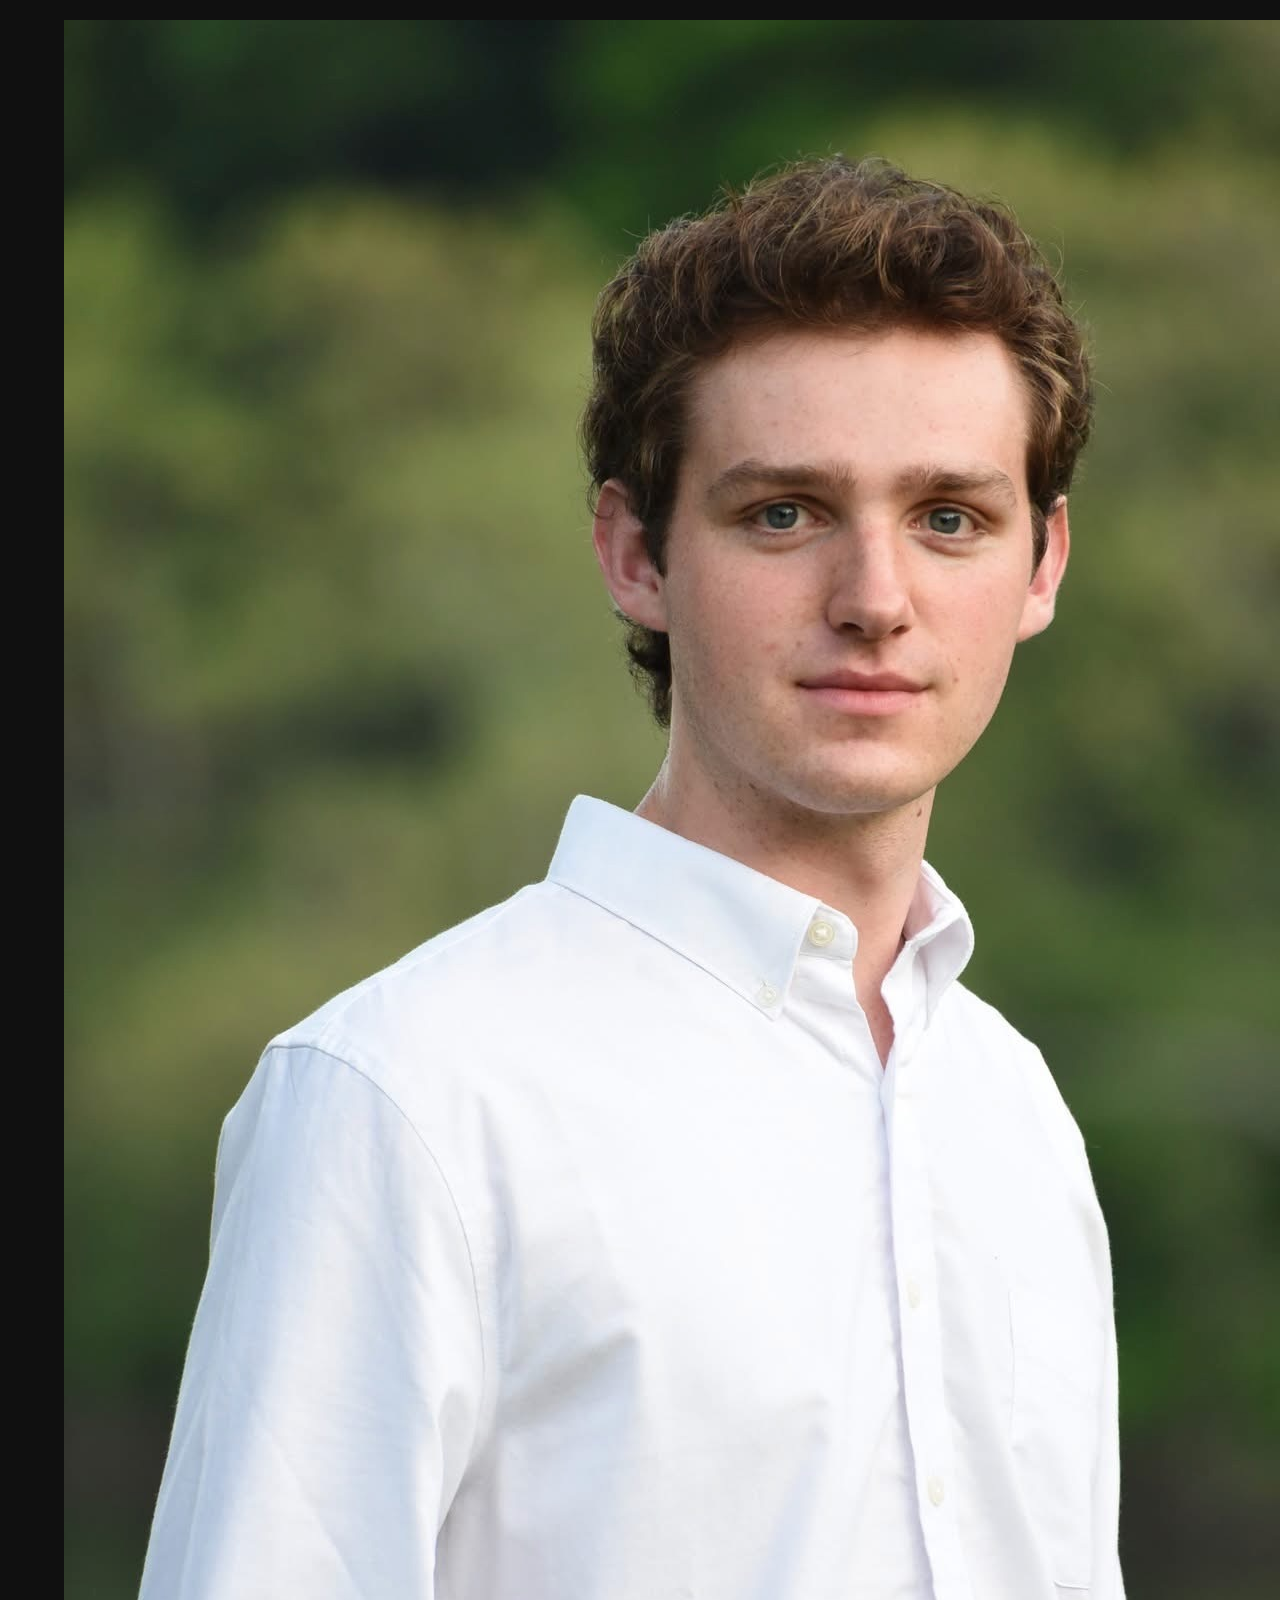
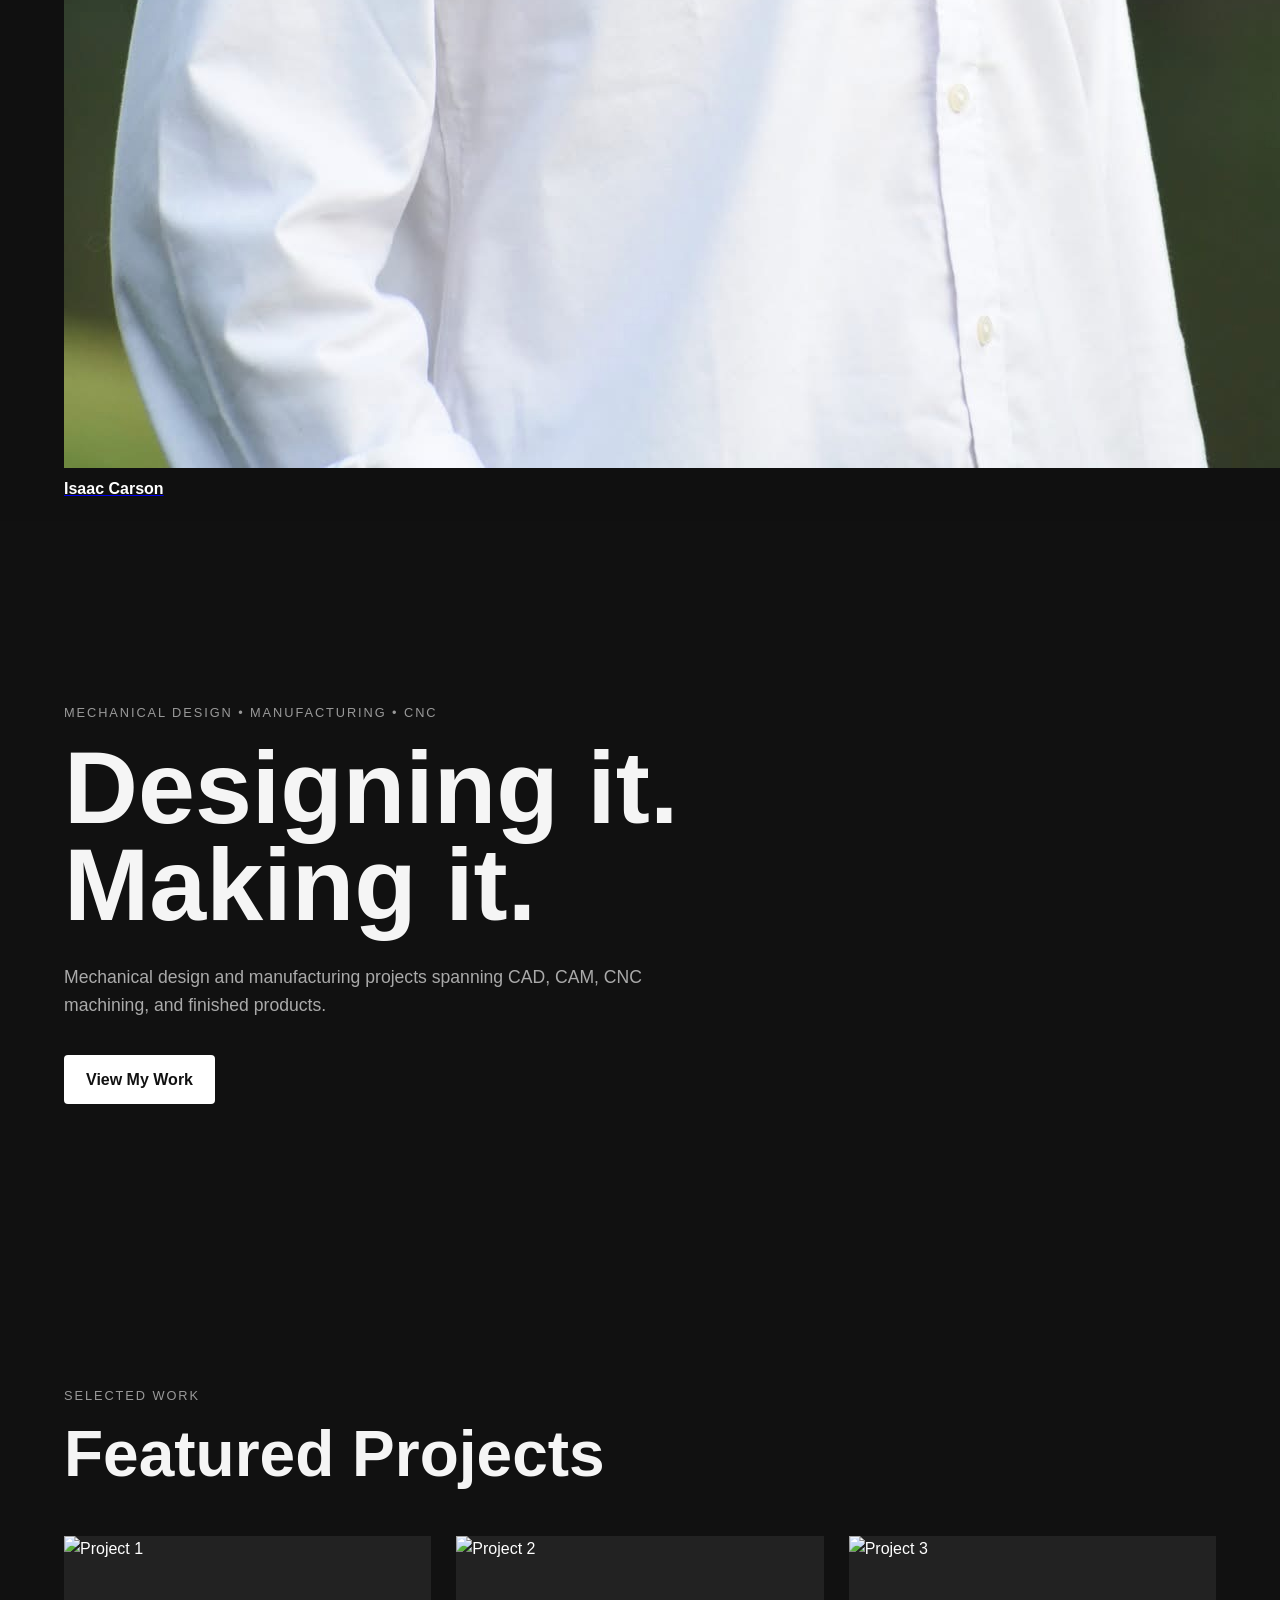
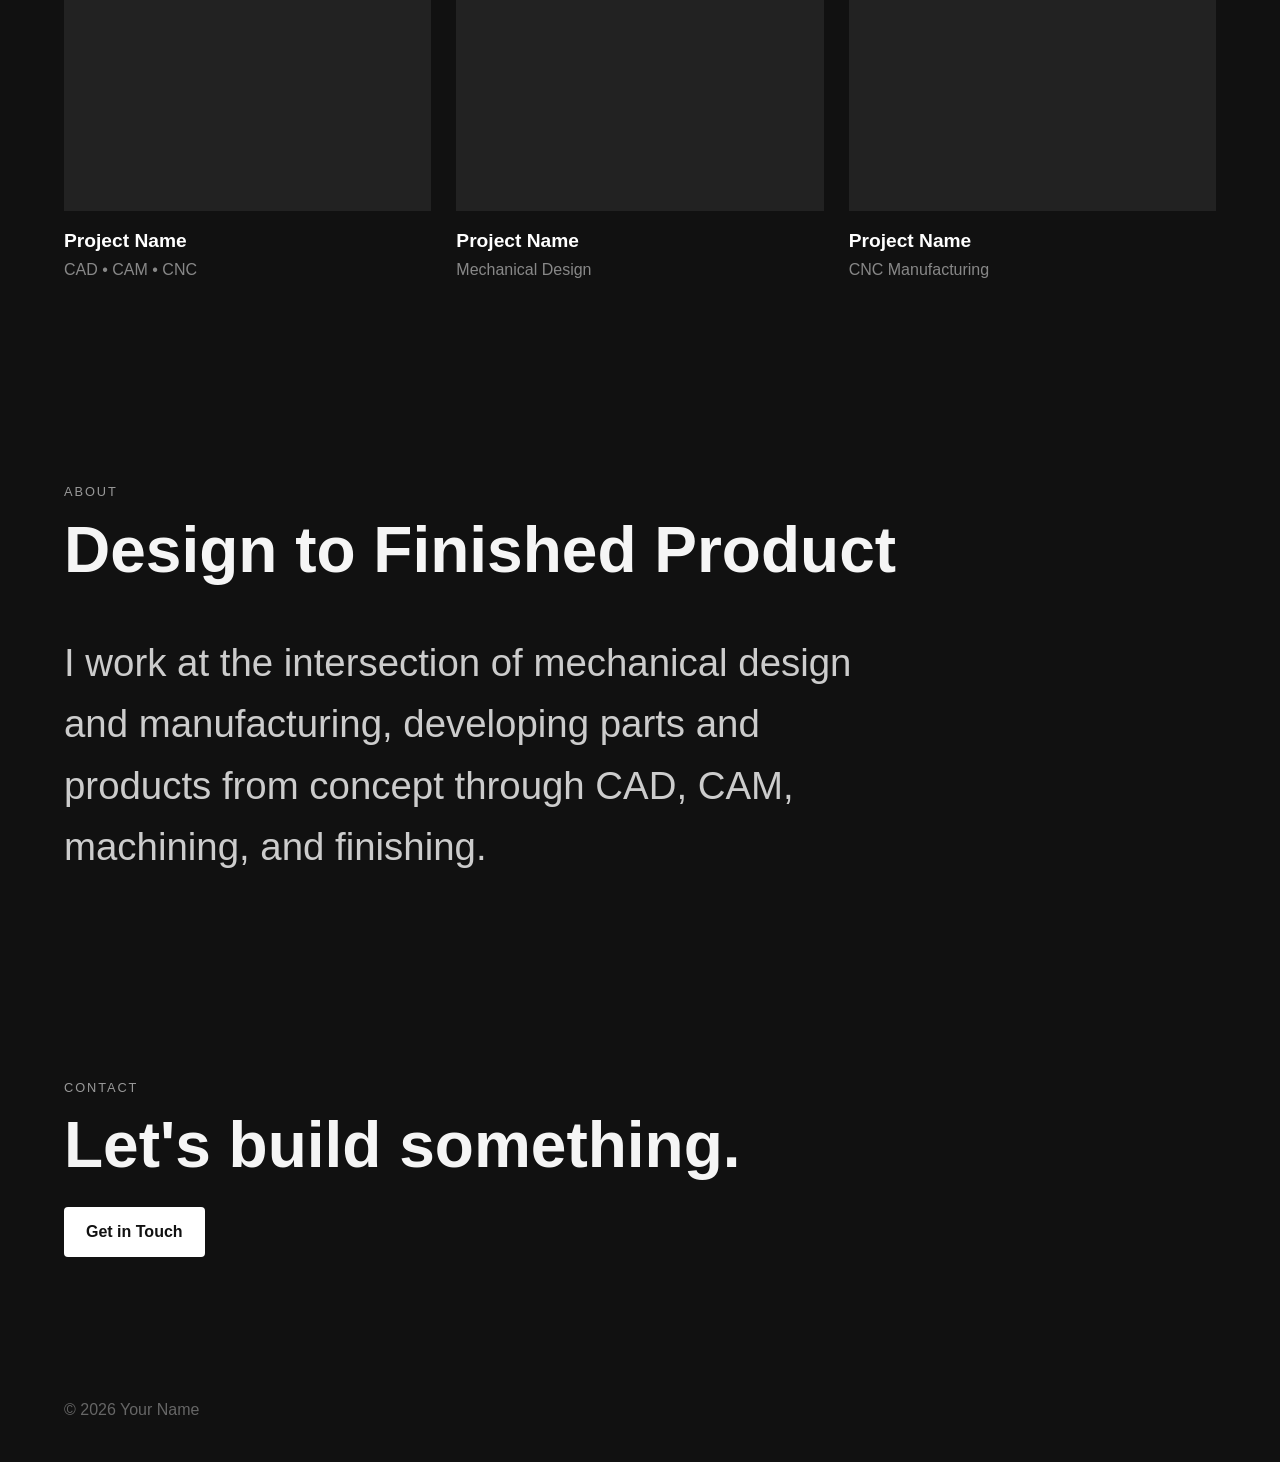
==== index.html @ 876007f6 "Change profile picture format from jpg to jpeg" ====
<!DOCTYPE html>
<html lang="en">

<head>
    <meta charset="UTF-8">

    <meta name="viewport" content="width=device-width, initial-scale=1.0">

    <title>Isaac Carson | Mechanical Design & Manufacturing</title>

    <link rel="stylesheet" href="style.css">
</head>

<body>

    <header class="site-header">

    <a href="about.html" class="profile-link">

        <div class="profile-icon">
            <img src="images/profilepic.jpeg" alt="Profile photo">
        </div>

        <span class="logo">Isaac Carson</span>

    </a>

    <nav class="navigation">

        <nav class="navigation">
            <a href="#work">Work</a>
            <a href="#about">About</a>
            <a href="#contact">Contact</a>
        </nav>

    </header>


    <main>

        <!-- HERO -->

        <section class="hero">

            <div class="hero-content">

                <p class="eyebrow">
                    MECHANICAL DESIGN • MANUFACTURING • CNC
                </p>

                <h1>
                    Designing it.<br>
                    Making it.
                </h1>

                <p class="hero-description">
                    Mechanical design and manufacturing projects
                    spanning CAD, CAM, CNC machining, and finished products.
                </p>

                <a href="#work" class="button">
                    View My Work
                </a>

            </div>

        </section>


        <!-- FEATURED WORK -->

        <section id="work" class="work-section">

            <div class="section-heading">
                <p class="eyebrow">SELECTED WORK</p>
                <h2>Featured Projects</h2>
            </div>


            <div class="project-grid">

                <a href="projects/project-1.html" class="project-card">

                    <div class="project-image">
                        <img src="images/project-1.jpg" alt="Project 1">
                    </div>

                    <div class="project-info">
                        <h3>Project Name</h3>
                        <p>CAD • CAM • CNC</p>
                    </div>

                </a>


                <a href="projects/project-2.html" class="project-card">

                    <div class="project-image">
                        <img src="images/project-2.jpg" alt="Project 2">
                    </div>

                    <div class="project-info">
                        <h3>Project Name</h3>
                        <p>Mechanical Design</p>
                    </div>

                </a>


                <a href="projects/project-3.html" class="project-card">

                    <div class="project-image">
                        <img src="images/project-3.jpg" alt="Project 3">
                    </div>

                    <div class="project-info">
                        <h3>Project Name</h3>
                        <p>CNC Manufacturing</p>
                    </div>

                </a>

            </div>

        </section>


        <!-- ABOUT -->

        <section id="about" class="about-section">

            <div class="section-heading">
                <p class="eyebrow">ABOUT</p>
                <h2>Design to Finished Product</h2>
            </div>

            <p class="about-text">
                I work at the intersection of mechanical design and
                manufacturing, developing parts and products from
                concept through CAD, CAM, machining, and finishing.
            </p>

        </section>


        <!-- CONTACT -->

        <section id="contact" class="contact-section">

            <p class="eyebrow">CONTACT</p>

            <h2>Let's build something.</h2>

            <a href="mailto:your@email.com" class="button">
                Get in Touch
            </a>

        </section>

    </main>


    <footer>
        <p>© 2026 Your Name</p>
    </footer>


    <script src="script.js"></script>

</body>

</html>
---- style.css ----
/* ------------------------------
   BASIC RESET
--------------------------------*/

* {
    box-sizing: border-box;
    margin: 0;
    padding: 0;
}

html {
    scroll-behavior: smooth;
}

body {
    font-family: Arial, sans-serif;
    background: #111;
    color: #f5f5f5;
    line-height: 1.6;
}


/* ------------------------------
   HEADER
--------------------------------*/

.site-header {
    display: flex;
    justify-content: space-between;
    align-items: center;

    padding: 20px 5%;

    position: sticky;
    top: 0;

    background: rgba(17, 17, 17, 0.9);
    backdrop-filter: blur(10px);

    z-index: 100;
}

.logo {
    color: white;
    text-decoration: none;
    font-weight: bold;
}

.navigation {
    display: flex;
    gap: 24px;
}

.navigation a {
    color: #aaa;
    text-decoration: none;
}

.navigation a:hover {
    color: white;
}


/* ------------------------------
   HERO
--------------------------------*/

.hero {
    min-height: 85vh;

    display: flex;
    align-items: center;

    padding: 80px 5%;
}

.hero-content {
    max-width: 800px;
}

.eyebrow {
    font-size: 0.8rem;
    letter-spacing: 0.15em;
    color: #999;
    margin-bottom: 15px;
}

h1 {
    font-size: clamp(3rem, 8vw, 7rem);
    line-height: 0.95;
    margin-bottom: 30px;
}

.hero-description {
    max-width: 600px;
    color: #aaa;
    font-size: 1.1rem;
    margin-bottom: 35px;
}


/* ------------------------------
   BUTTON
--------------------------------*/

.button {
    display: inline-block;

    padding: 12px 22px;

    background: white;
    color: #111;

    text-decoration: none;

    font-weight: bold;

    border-radius: 4px;
}

.button:hover {
    opacity: 0.8;
}


/* ------------------------------
   SECTIONS
--------------------------------*/

.work-section,
.about-section,
.contact-section {
    padding: 100px 5%;
}

.section-heading {
    margin-bottom: 50px;
}

h2 {
    font-size: clamp(2rem, 5vw, 4rem);
    line-height: 1;
}


/* ------------------------------
   PROJECT GRID
--------------------------------*/

.project-grid {
    display: grid;

    grid-template-columns: repeat(3, 1fr);

    gap: 25px;
}

.project-card {
    color: white;
    text-decoration: none;
}

.project-image {
    aspect-ratio: 4 / 3;

    overflow: hidden;

    background: #222;
}

.project-image img {
    width: 100%;
    height: 100%;

    object-fit: cover;

    transition: transform 0.4s ease;
}

.project-card:hover img {
    transform: scale(1.04);
}

.project-info {
    padding-top: 15px;
}

.project-info h3 {
    font-size: 1.2rem;
}

.project-info p {
    color: #888;
}


/* ------------------------------
   ABOUT
--------------------------------*/

.about-text {
    max-width: 800px;

    font-size: clamp(1.4rem, 3vw, 2.5rem);

    color: #ccc;
}


/* ------------------------------
   CONTACT
--------------------------------*/

.contact-section h2 {
    margin-bottom: 30px;
}


/* ------------------------------
   FOOTER
--------------------------------*/

footer {
    padding: 40px 5%;
    color: #666;
}


/* ------------------------------
   MOBILE
--------------------------------*/

@media (max-width: 700px) {

    .site-header {
        padding: 18px 5%;
    }

    .navigation {
        gap: 12px;
    }

    .navigation a {
        font-size: 0.85rem;
    }

    .hero {
        min-height: 75vh;
        padding: 60px 5%;
    }

    .project-grid {
        grid-template-columns: 1fr;
    }

    .work-section,
    .about-section,
    .contact-section {
        padding: 70px 5%;
    }

/* ------------------------------
   PROFILE LINK
--------------------------------*/

.profile-link {
    display: flex;
    align-items: center;
    gap: 12px;

    color: white;
    text-decoration: none;
}

.profile-icon {
    width: 42px;
    height: 42px;

    border-radius: 50%;
    overflow: hidden;

    background: #333;

    flex-shrink: 0;
}

.profile-icon img {
    width: 100%;
    height: 100%;

    object-fit: cover;
}

.profile-link:hover .profile-icon {
    opacity: 0.8;
}
   
}
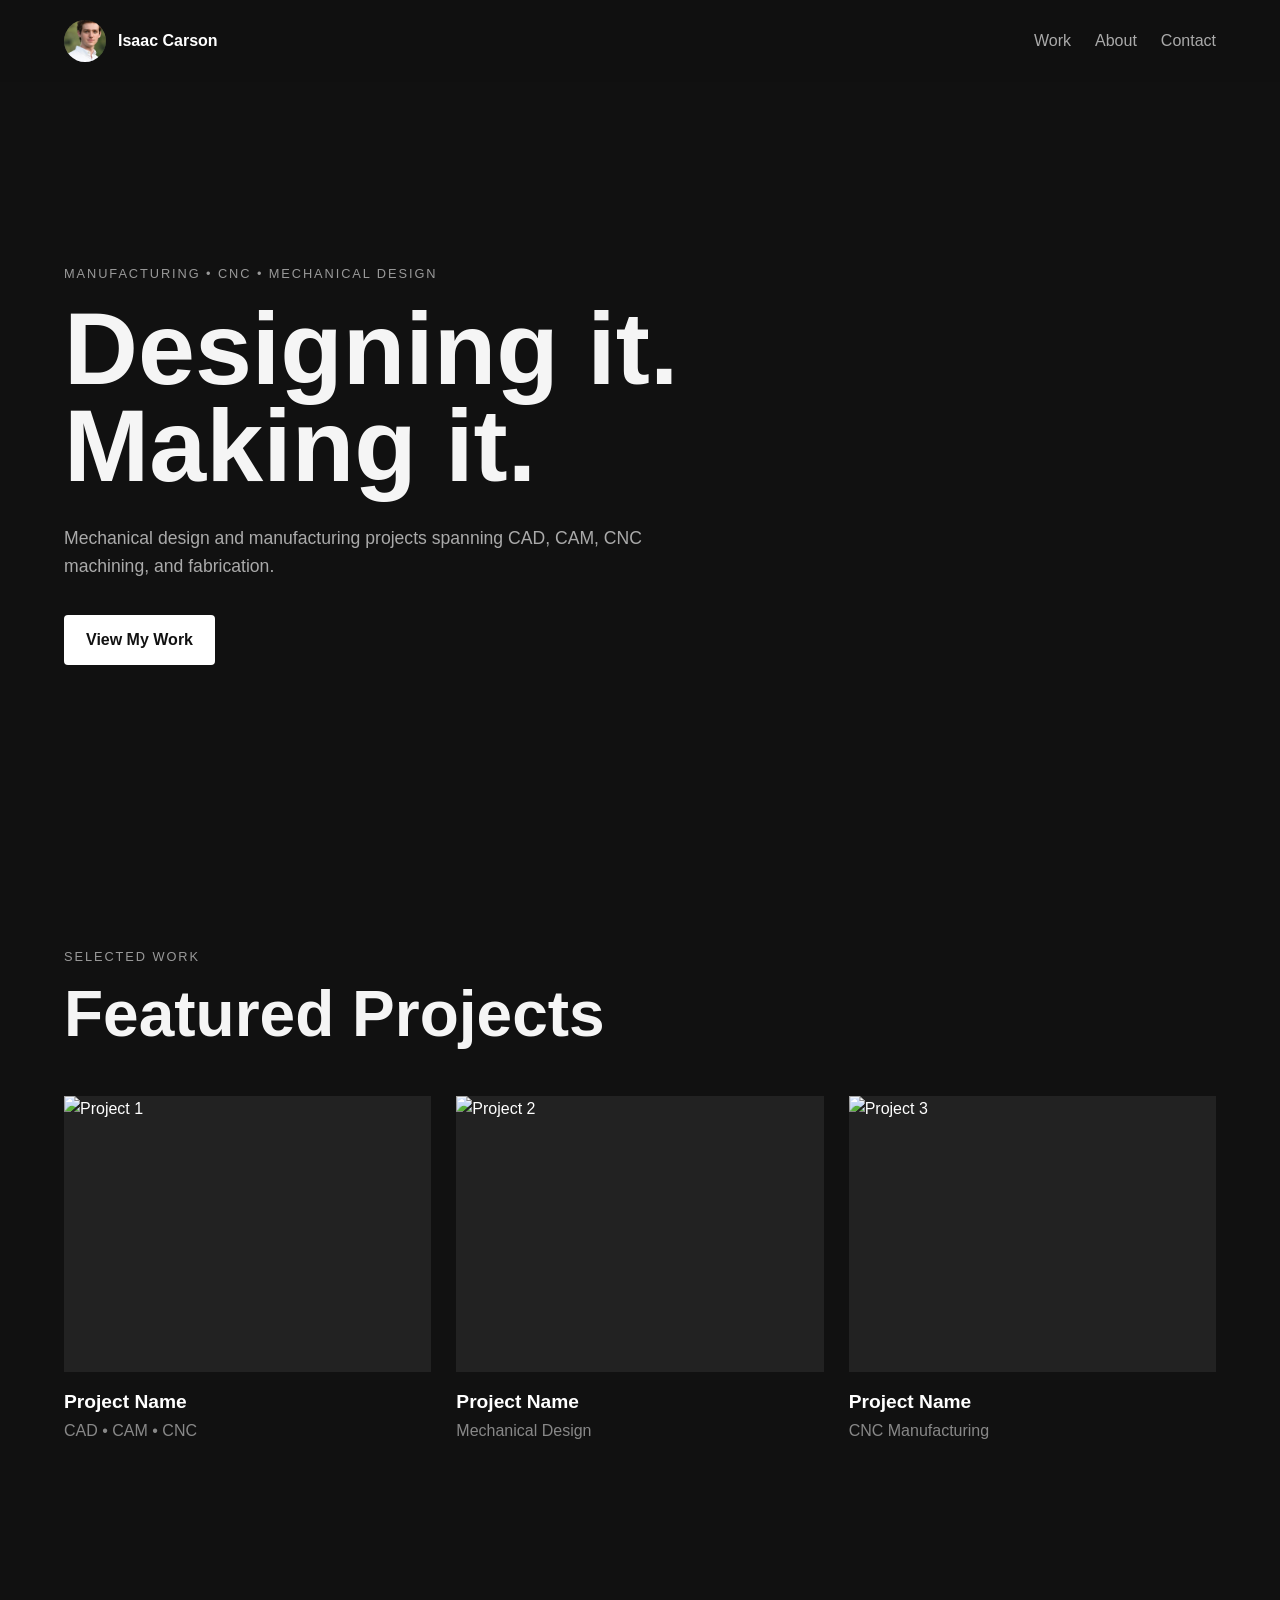
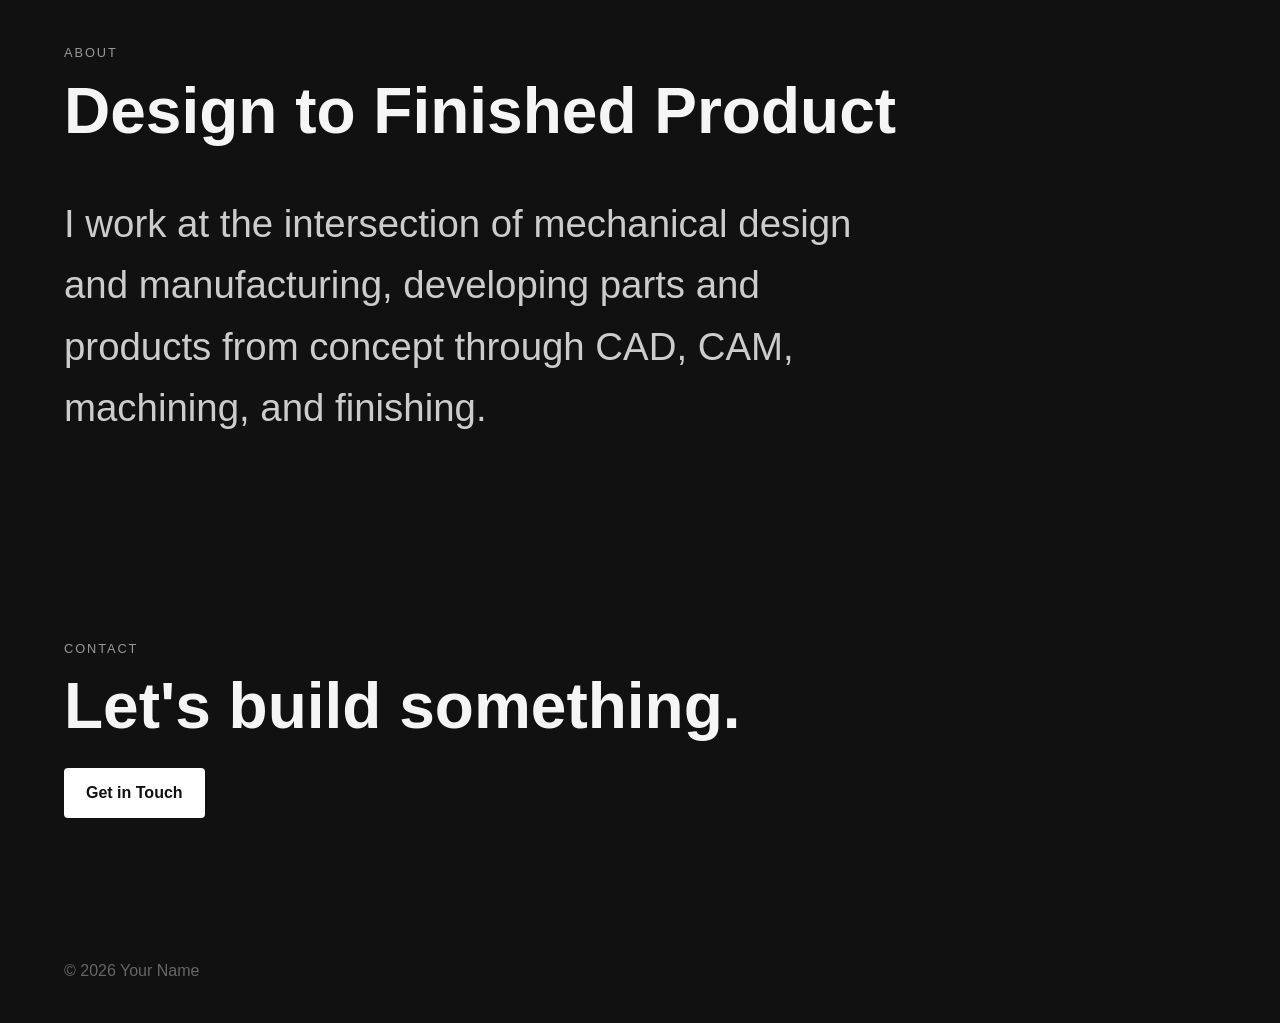
==== commit b0d52082: "Reorder and update text in hero section" ====
--- a/index.html
+++ b/index.html
@@ -45,7 +45,7 @@
             <div class="hero-content">
 
                 <p class="eyebrow">
-                    MECHANICAL DESIGN • MANUFACTURING • CNC
+                    MANUFACTURING • CNC • MECHANICAL DESIGN
                 </p>
 
                 <h1>
@@ -55,7 +55,7 @@
 
                 <p class="hero-description">
                     Mechanical design and manufacturing projects
-                    spanning CAD, CAM, CNC machining, and finished products.
+                    spanning CAD, CAM, CNC machining, and fabrication.
                 </p>
 
                 <a href="#work" class="button">
--- a/style.css
+++ b/style.css
@@ -71,7 +71,7 @@
     display: flex;
     align-items: center;
 
-    padding: 80px 5%;
+    padding: 50px 5%;
 }
 
 .hero-content {
@@ -227,6 +227,46 @@
 
 
 /* ------------------------------
+   PROFILE LINK
+--------------------------------*/
+
+.profile-link {
+    display: flex;
+    align-items: center;
+    gap: 12px;
+
+    color: white;
+    text-decoration: none;
+}
+
+.profile-icon {
+    width: 42px;
+    height: 42px;
+
+    border-radius: 50%;
+    overflow: hidden;
+
+    background: #333;
+
+    flex-shrink: 0;
+}
+
+.profile-icon img {
+    width: 100%;
+    height: 100%;
+
+    object-fit: cover;
+    object-position: 65% top;
+    transform: scale(1.6);
+    display: block;
+}
+
+.profile-link:hover .profile-icon {
+    opacity: 0.8;
+}
+
+
+/* ------------------------------
    MOBILE
 --------------------------------*/
 
@@ -258,41 +298,4 @@
     .contact-section {
         padding: 70px 5%;
     }
-
-/* ------------------------------
-   PROFILE LINK
---------------------------------*/
-
-.profile-link {
-    display: flex;
-    align-items: center;
-    gap: 12px;
-
-    color: white;
-    text-decoration: none;
-}
-
-.profile-icon {
-    width: 42px;
-    height: 42px;
-
-    border-radius: 50%;
-    overflow: hidden;
-
-    background: #333;
-
-    flex-shrink: 0;
-}
-
-.profile-icon img {
-    width: 100%;
-    height: 100%;
-
-    object-fit: cover;
-}
-
-.profile-link:hover .profile-icon {
-    opacity: 0.8;
-}
-   
-}
+}
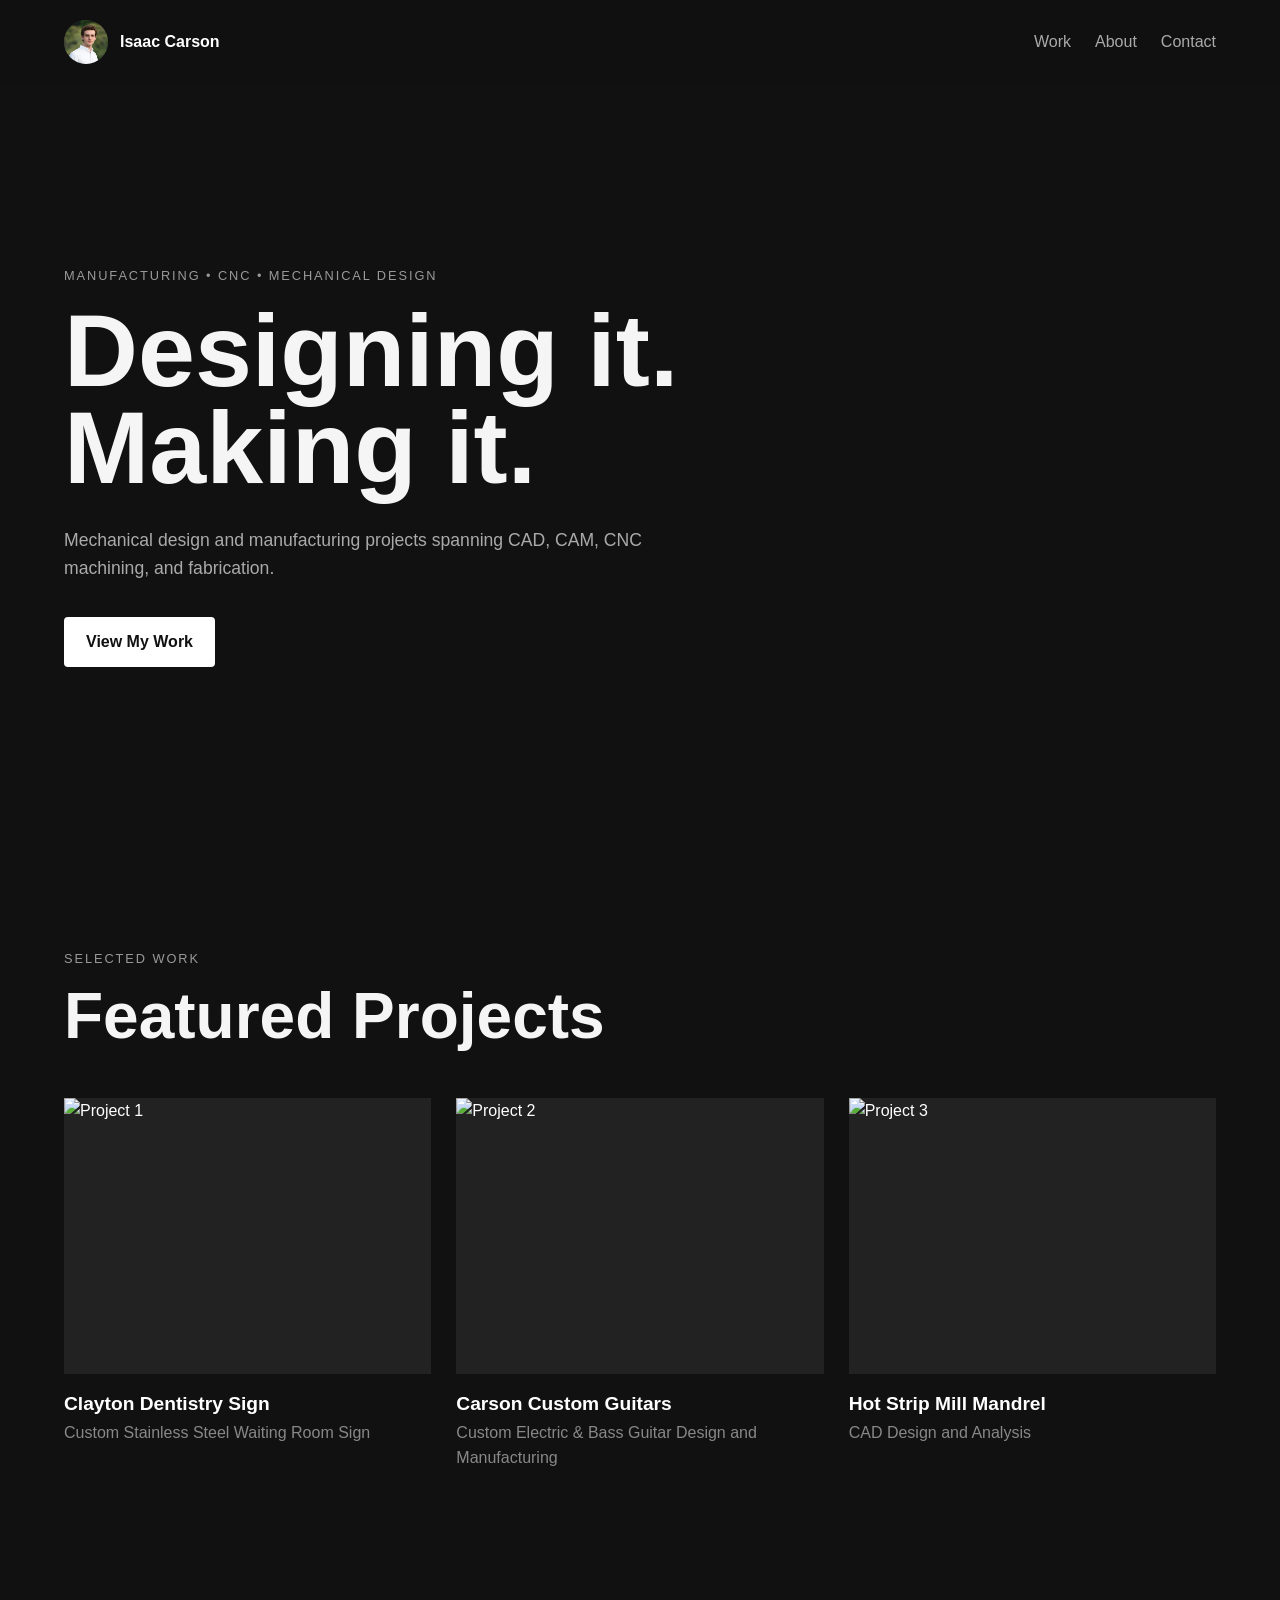
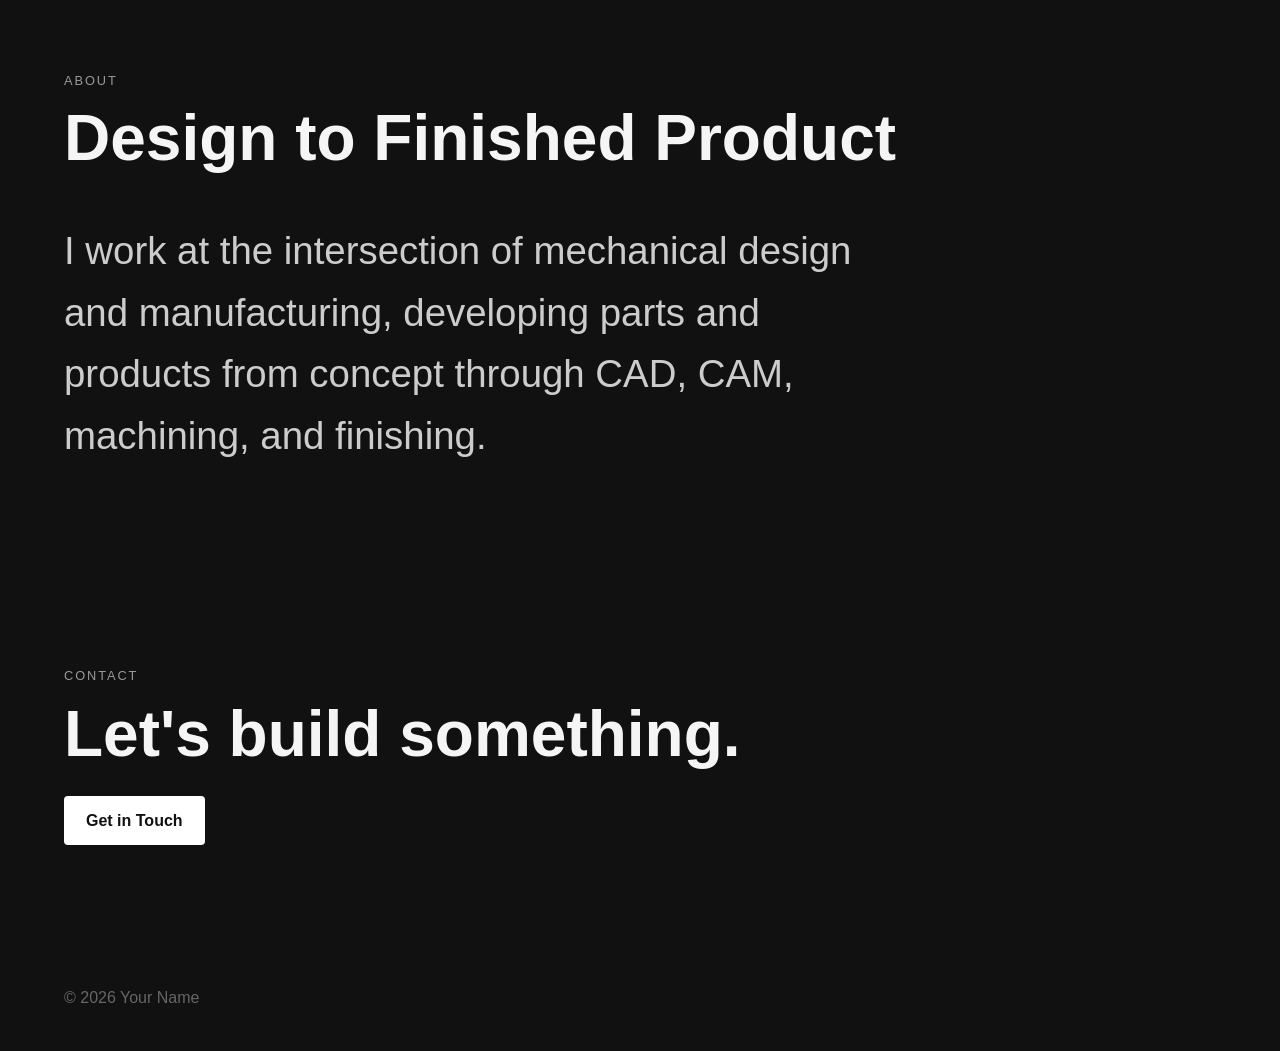
==== commit 4dadab92: "Update project names and descriptions in index.html" ====
--- a/index.html
+++ b/index.html
@@ -86,8 +86,8 @@
                     </div>
 
                     <div class="project-info">
-                        <h3>Project Name</h3>
-                        <p>CAD • CAM • CNC</p>
+                        <h3>Clayton Dentistry Sign</h3>
+                        <p>Custom Stainless Steel Waiting Room Sign</p>
                     </div>
 
                 </a>
@@ -100,8 +100,8 @@
                     </div>
 
                     <div class="project-info">
-                        <h3>Project Name</h3>
-                        <p>Mechanical Design</p>
+                        <h3>Carson Custom Guitars</h3>
+                        <p>Custom Electric & Bass Guitar Design and Manufacturing</p>
                     </div>
 
                 </a>
@@ -114,8 +114,8 @@
                     </div>
 
                     <div class="project-info">
-                        <h3>Project Name</h3>
-                        <p>CNC Manufacturing</p>
+                        <h3>Hot Strip Mill Mandrel</h3>
+                        <p>CAD Design and Analysis</p></p>
                     </div>
 
                 </a>
--- a/style.css
+++ b/style.css
@@ -71,7 +71,7 @@
     display: flex;
     align-items: center;
 
-    padding: 50px 5%;
+    padding: 35px 5%;
 }
 
 .hero-content {
@@ -240,8 +240,8 @@
 }
 
 .profile-icon {
-    width: 42px;
-    height: 42px;
+    width: 44px;
+    height: 44px;
 
     border-radius: 50%;
     overflow: hidden;
@@ -256,13 +256,13 @@
     height: 100%;
 
     object-fit: cover;
-    object-position: 65% top;
-    transform: scale(1.6);
+    object-position: 80% 0%;
+    transform: scale(1.0);
     display: block;
 }
 
 .profile-link:hover .profile-icon {
-    opacity: 0.8;
+    opacity: 0.6;
 }
 
 
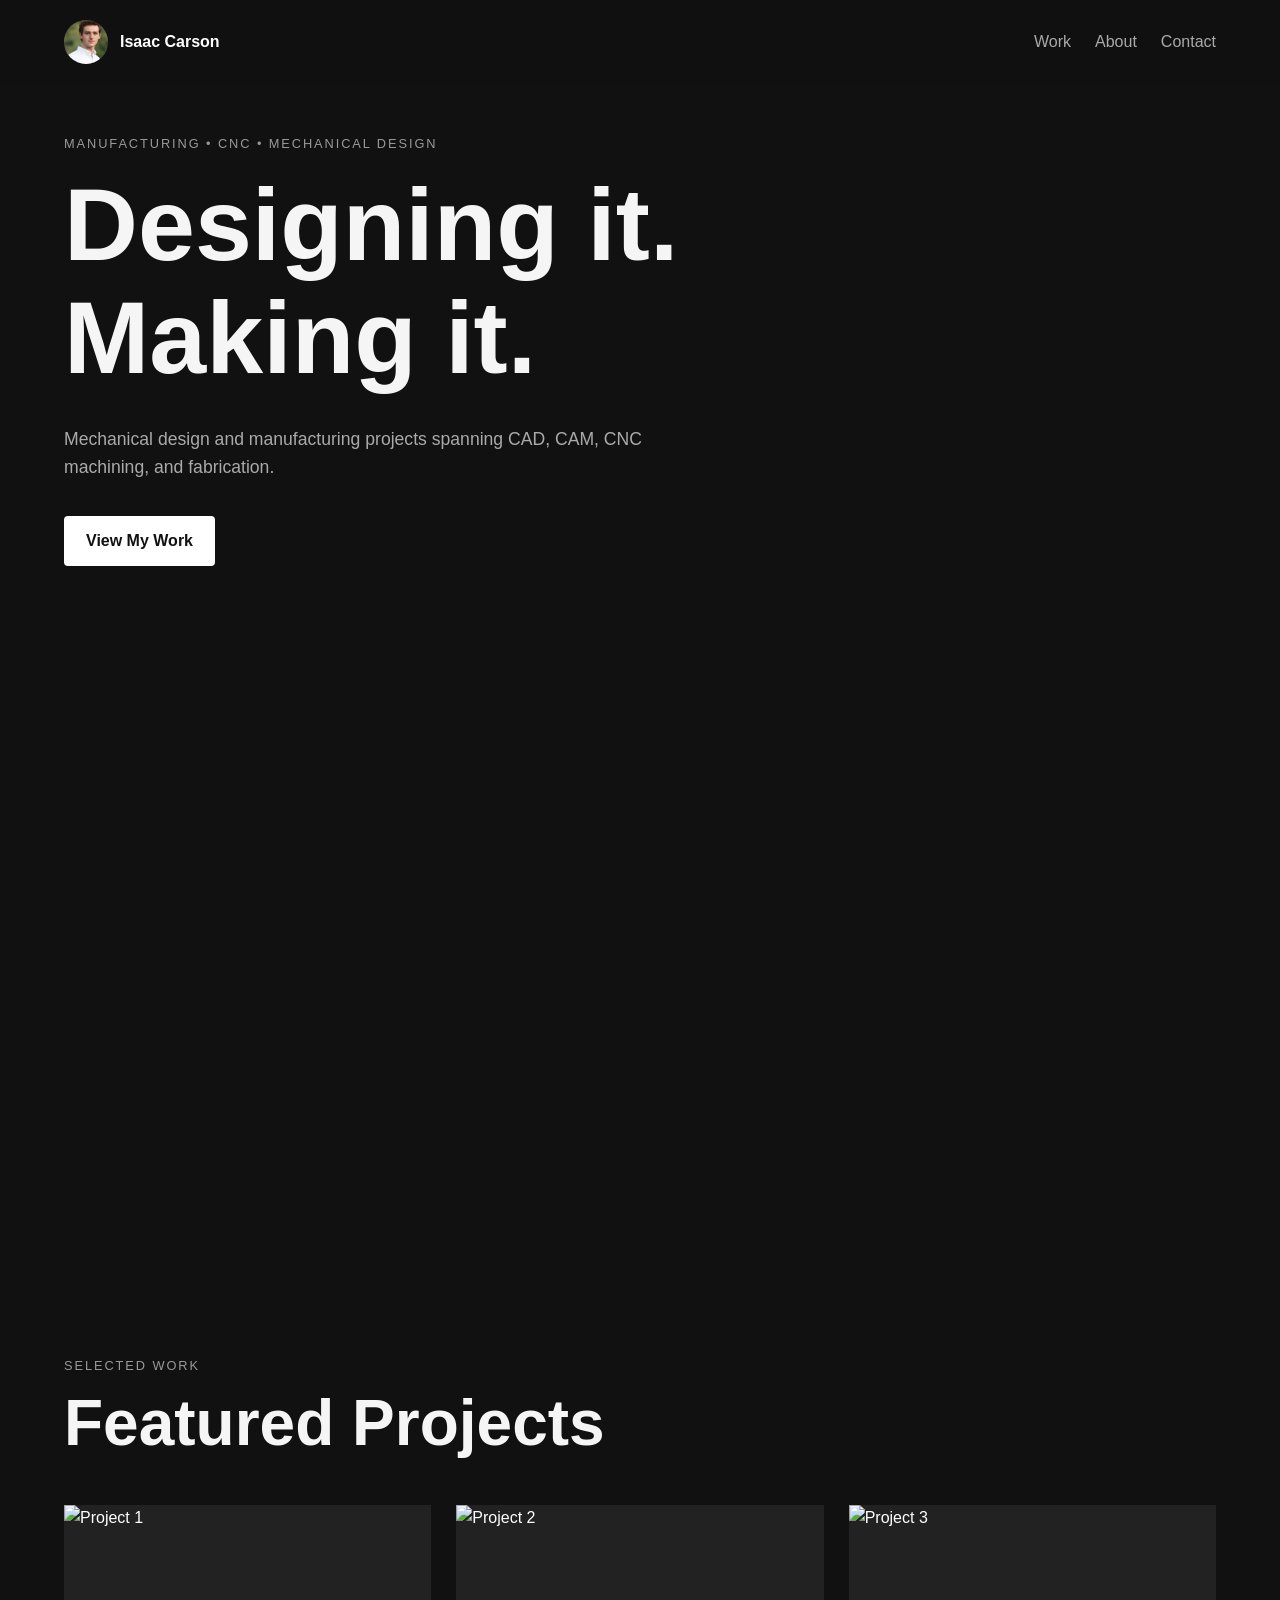
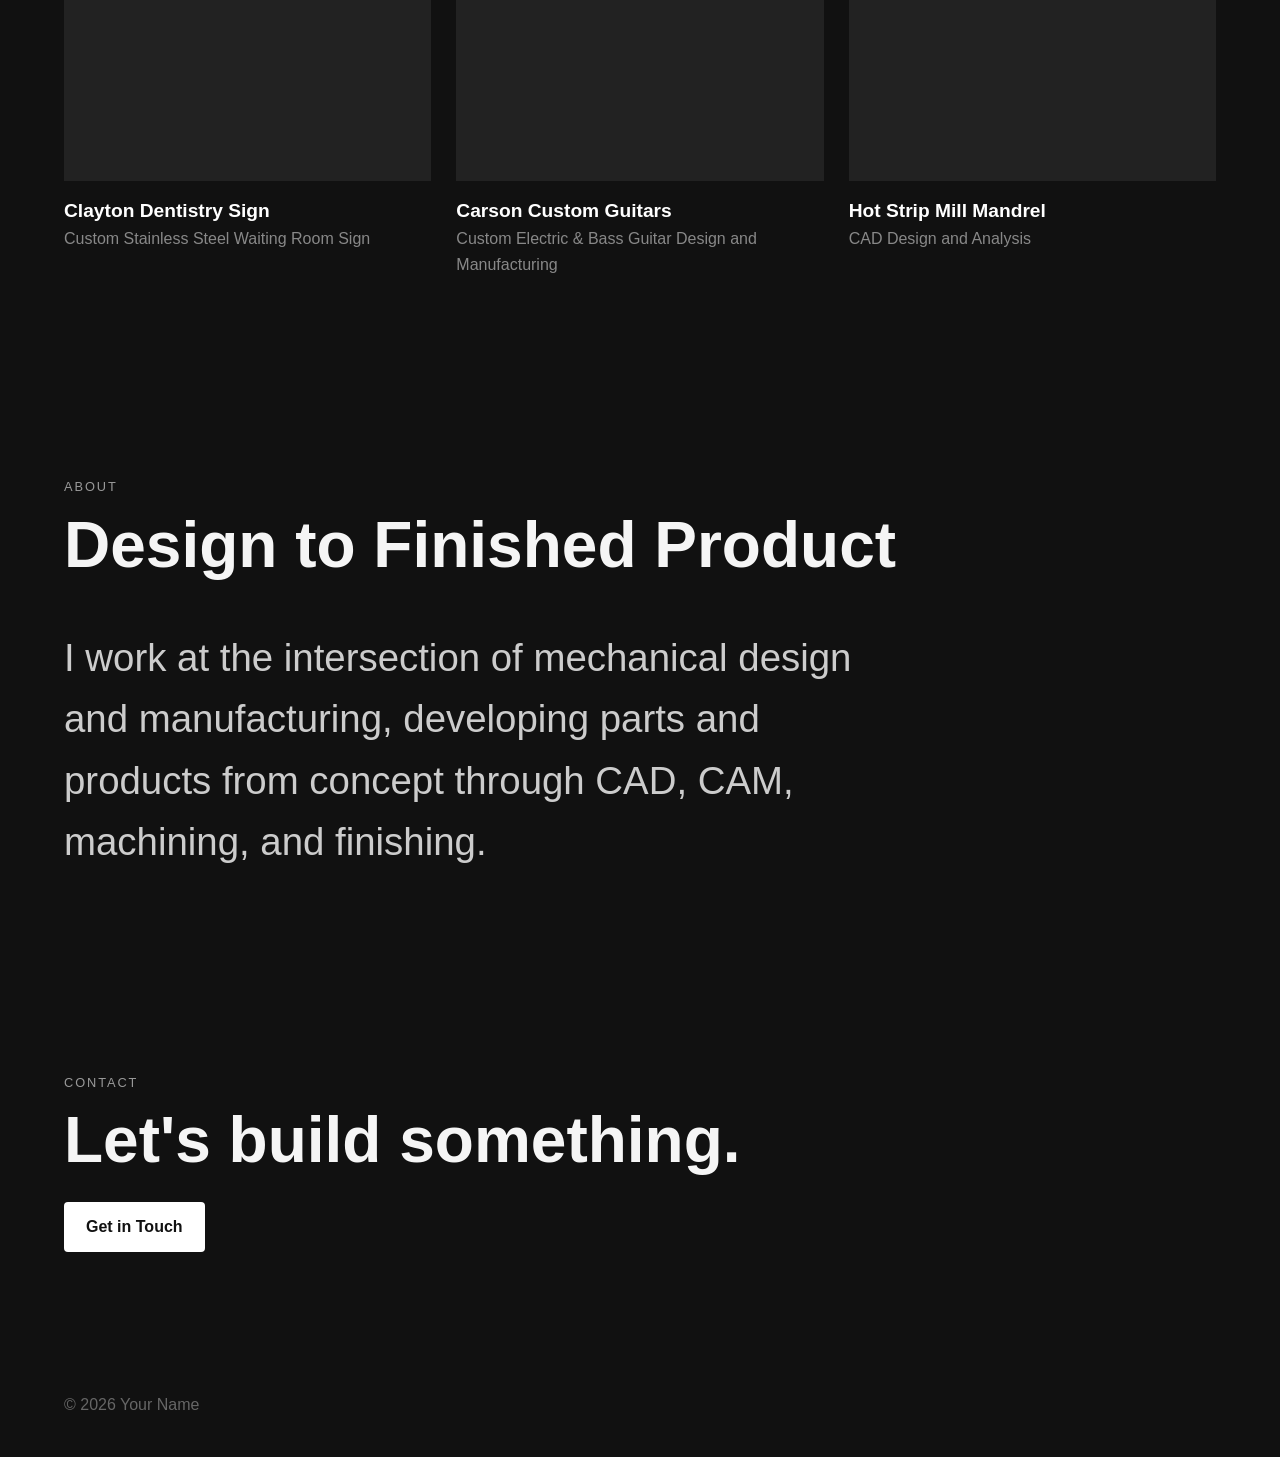
==== commit b85ecd4a: "Add hero video section to index.html Added a hero video section with autoplay and looping." ====
--- a/index.html
+++ b/index.html
@@ -64,6 +64,12 @@
 
             </div>
 
+        </section>
+
+        <section class="hero-video">
+            <video autoplay muted loop playsinline>
+                <source src="videos/hero-video.mp4" type="video/mp4">
+            </video>
         </section>
 
 
--- a/style.css
+++ b/style.css
@@ -66,12 +66,12 @@
 --------------------------------*/
 
 .hero {
-    min-height: 85vh;
+    min-height: 50vh;
 
     display: flex;
     align-items: center;
 
-    padding: 35px 5%;
+    padding: 50px 5%;
 }
 
 .hero-content {
@@ -87,7 +87,7 @@
 
 h1 {
     font-size: clamp(3rem, 8vw, 7rem);
-    line-height: 0.95;
+    line-height: 1.1;
     margin-bottom: 30px;
 }
 
@@ -100,6 +100,22 @@
 
 
 /* ------------------------------
+   HERO VIDEO
+--------------------------------*/
+
+.hero-video {
+    width: 100%;
+    overflow: hidden;
+}
+
+.hero-video video {
+    width: 100%;
+    height: auto;
+    display: block;
+}
+
+
+/* ------------------------------
    BUTTON
 --------------------------------*/
 
@@ -256,8 +272,8 @@
     height: 100%;
 
     object-fit: cover;
-    object-position: 80% 0%;
-    transform: scale(1.0);
+    object-position: 100% 0%;
+    transform: scale(1.4);
     display: block;
 }
 
@@ -285,8 +301,11 @@
     }
 
     .hero {
-        min-height: 75vh;
+        min-height: 60vh;
         padding: 60px 5%;
+
+        text-align: center;
+        justify-content: center;
     }
 
     .project-grid {
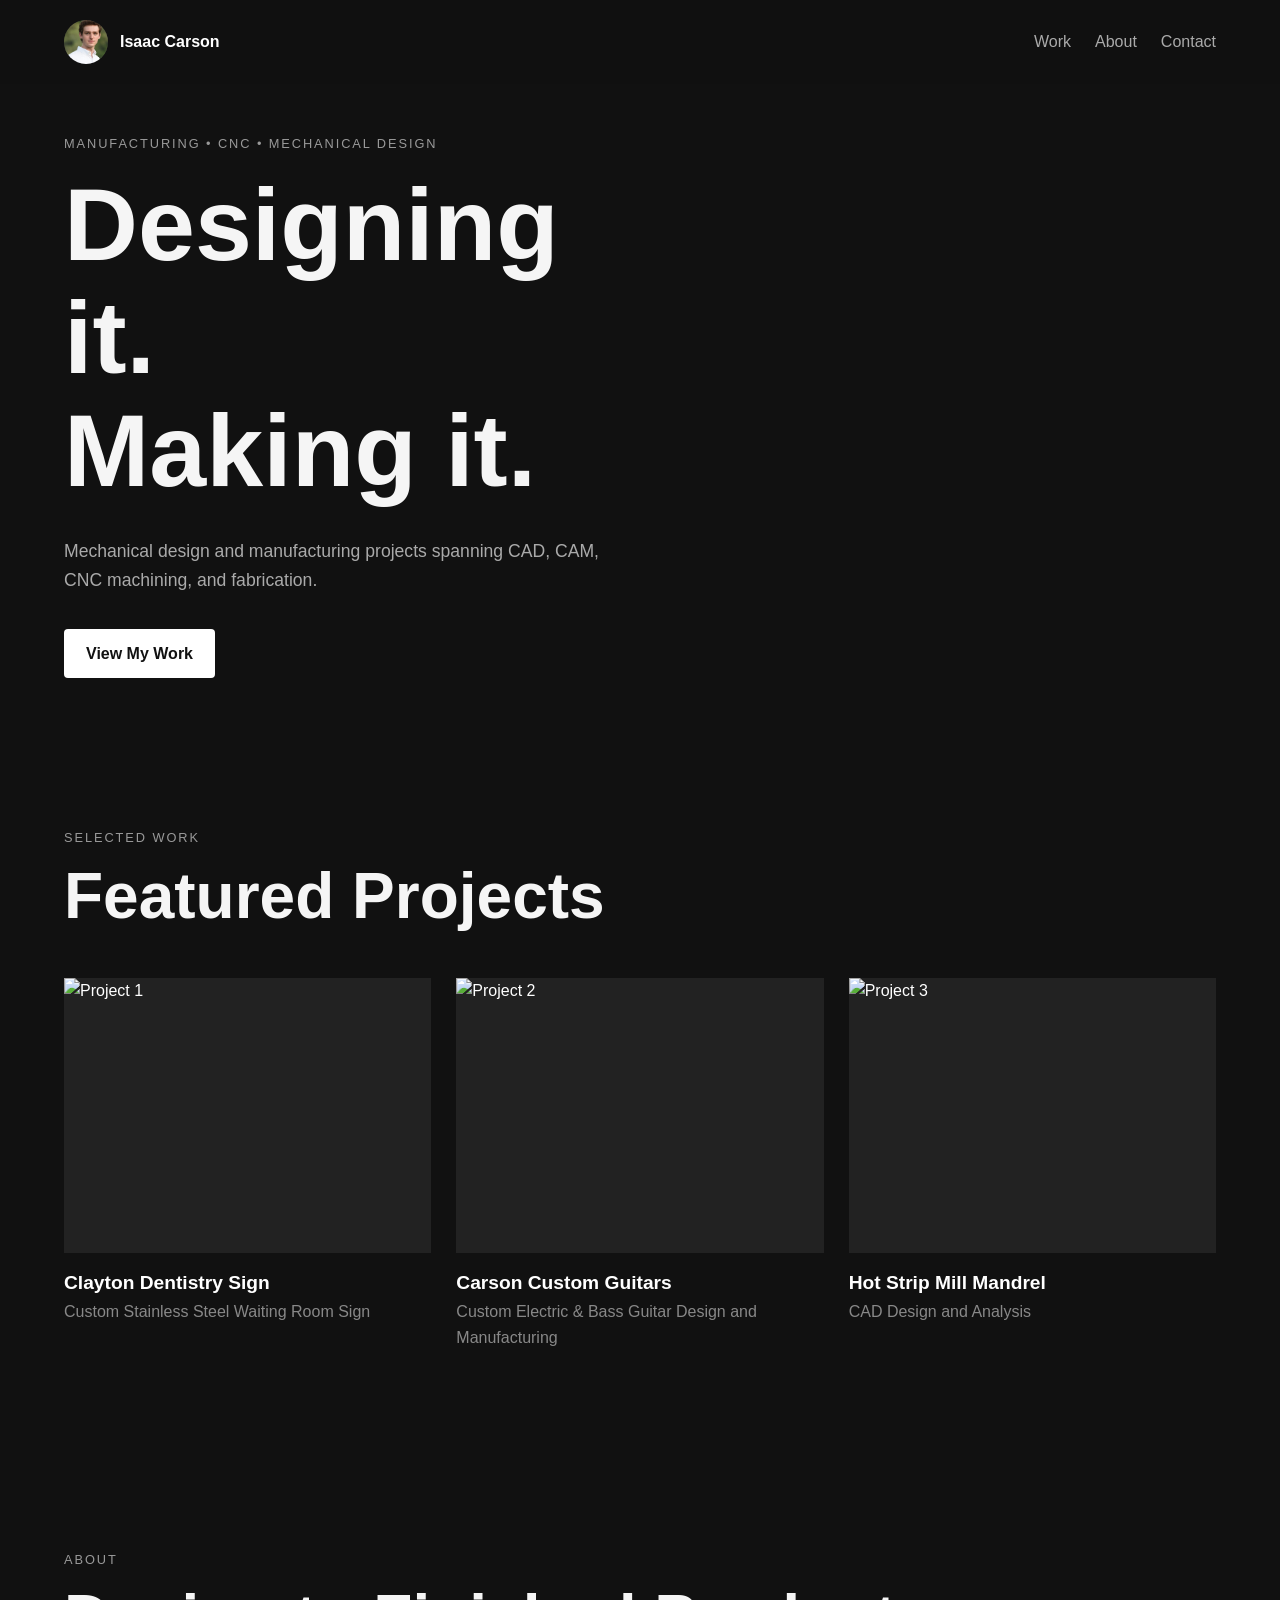
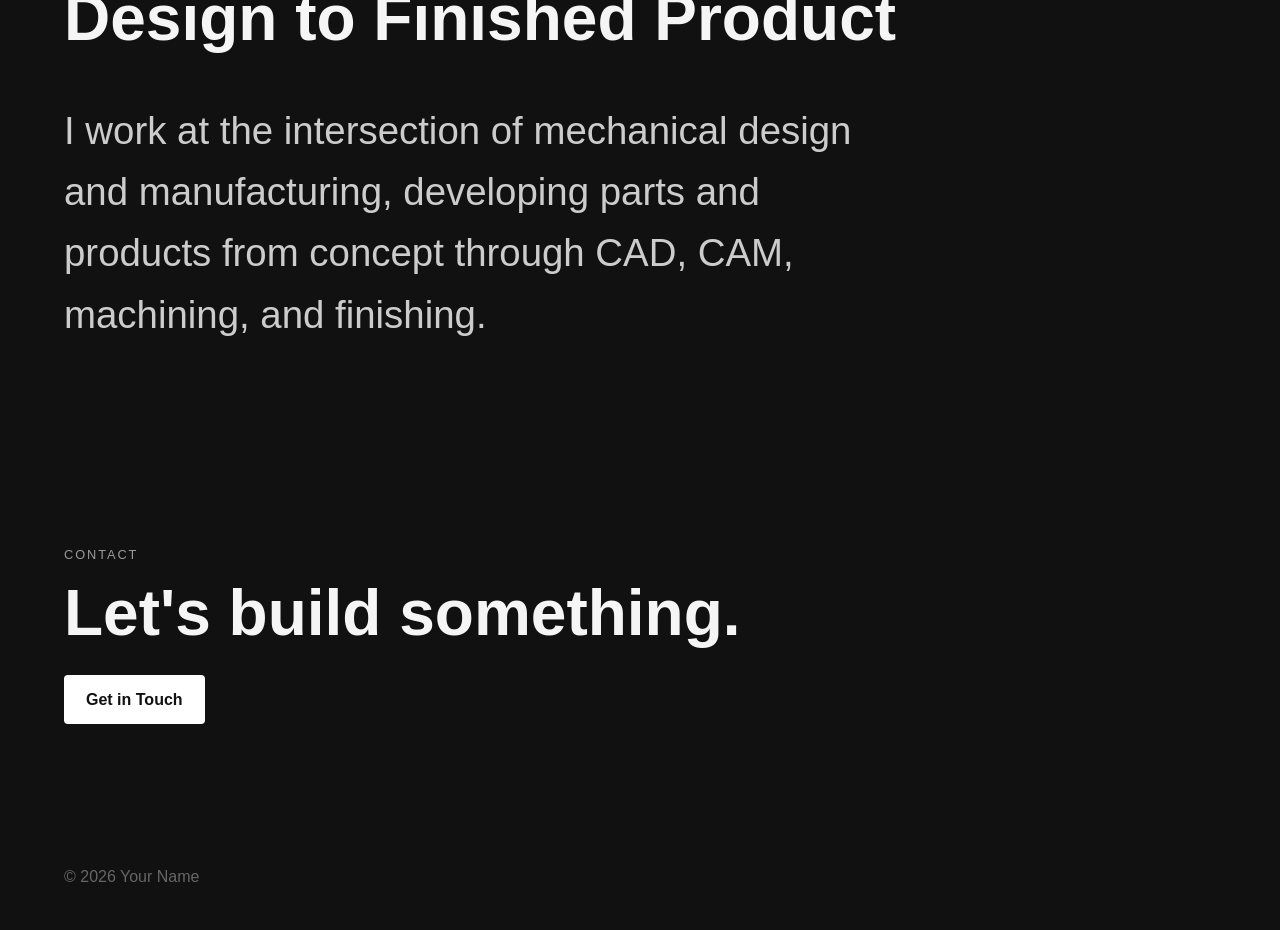
==== commit ba631751: "Refactor hero video section to div Replaced section with a div for hero video." ====
--- a/index.html
+++ b/index.html
@@ -64,12 +64,12 @@
 
             </div>
 
-        </section>
+            <div class="hero-video">
+                <video autoplay muted loop playsinline>
+                    <source src="videos/hero-video.mp4" type="video/mp4">
+                </video>
+            </div>
 
-        <section class="hero-video">
-            <video autoplay muted loop playsinline>
-                <source src="videos/hero-video.mp4" type="video/mp4">
-            </video>
         </section>
 
 
--- a/style.css
+++ b/style.css
@@ -68,8 +68,10 @@
 .hero {
     min-height: 50vh;
 
-    display: flex;
+    display: grid;
+    grid-template-columns: 1fr 1fr;
     align-items: center;
+    gap: 60px;
 
     padding: 50px 5%;
 }
@@ -303,9 +305,11 @@
     .hero {
         min-height: 60vh;
         padding: 60px 5%;
-
+       
+        grid-template-columns: 1fr;
         text-align: center;
         justify-content: center;
+        gap: 50px;
     }
 
     .project-grid {
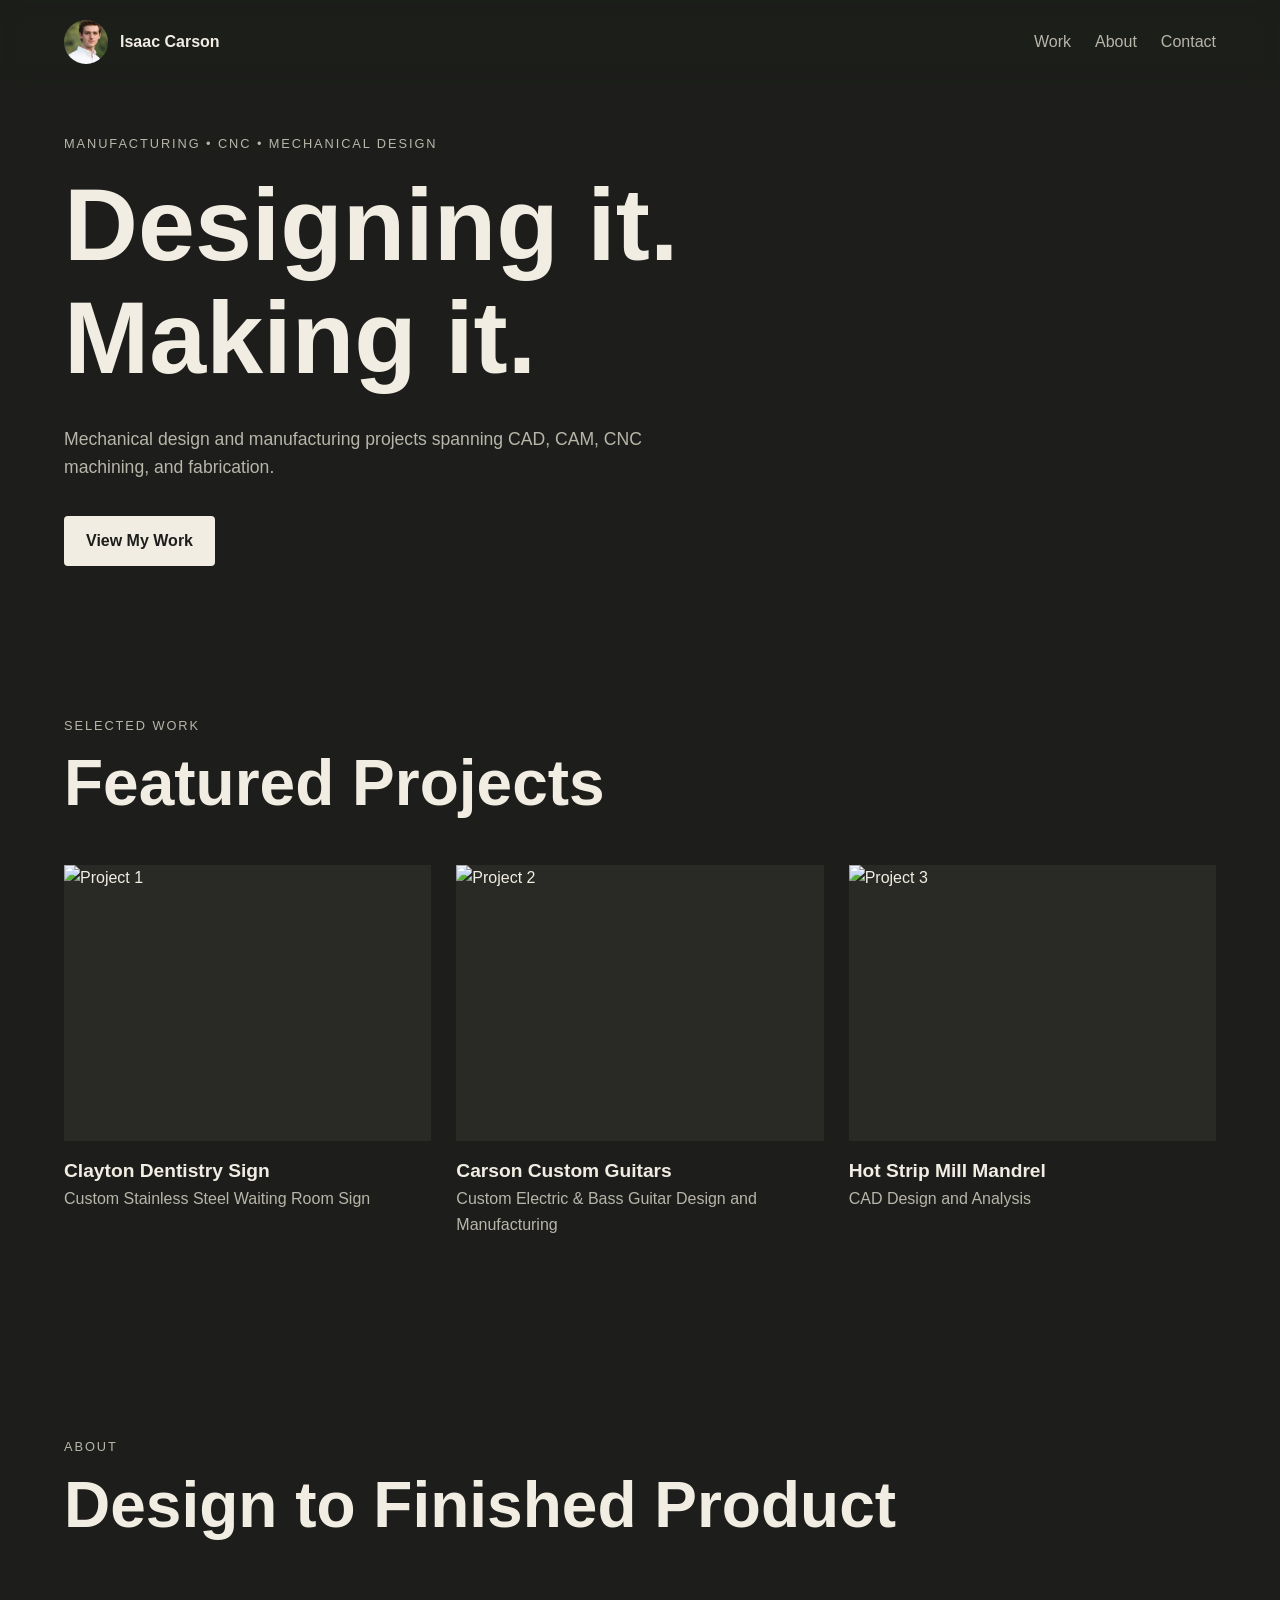
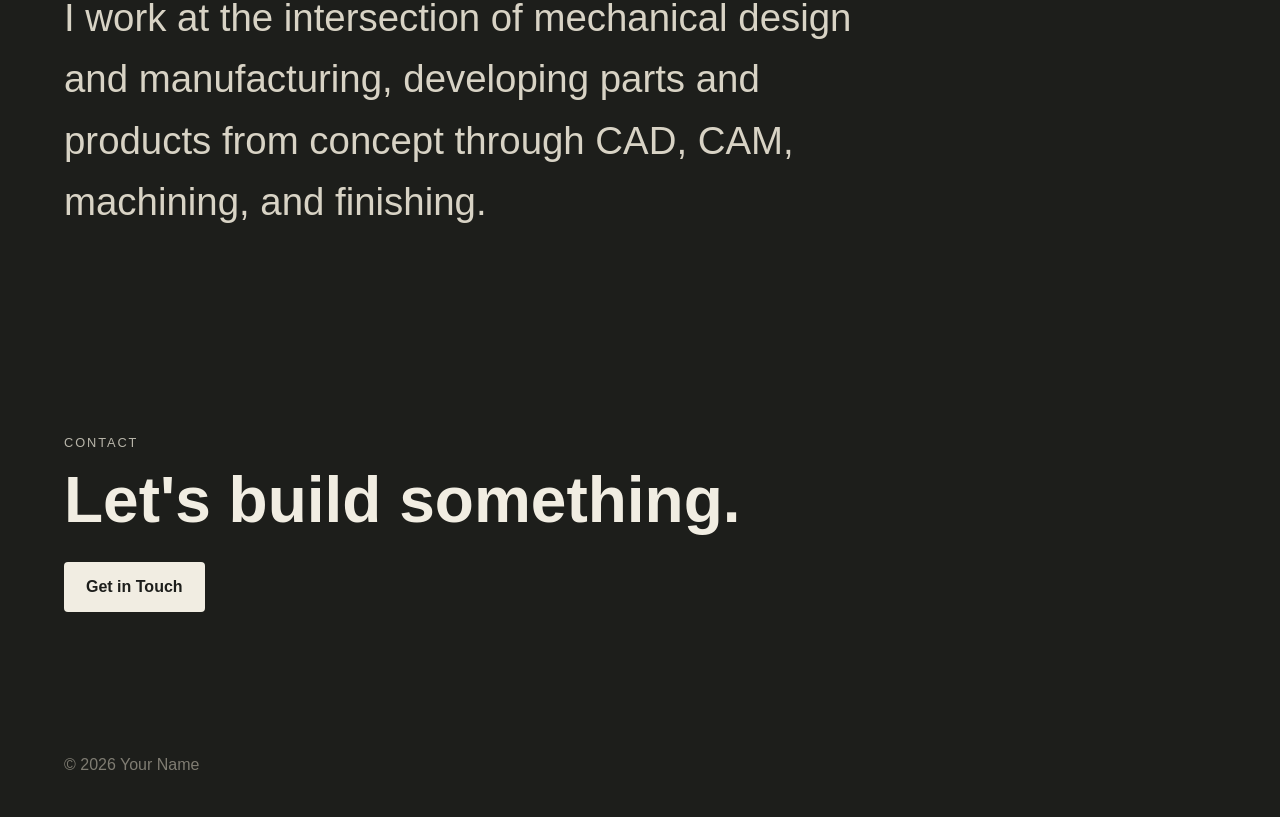
==== commit 95c3de35: "Refactor navigation and fix HTML structure Removed duplicate navigation tag and fixed paragraph tag." ====
--- a/index.html
+++ b/index.html
@@ -24,8 +24,6 @@
         <span class="logo">Isaac Carson</span>
 
     </a>
-
-    <nav class="navigation">
 
         <nav class="navigation">
             <a href="#work">Work</a>
@@ -121,7 +119,7 @@
 
                     <div class="project-info">
                         <h3>Hot Strip Mill Mandrel</h3>
-                        <p>CAD Design and Analysis</p></p>
+                        <p>CAD Design and Analysis</p>
                     </div>
 
                 </a>
--- a/style.css
+++ b/style.css
@@ -14,8 +14,8 @@
 
 body {
     font-family: Arial, sans-serif;
-    background: #111;
-    color: #f5f5f5;
+    background: #1D1E1B;
+    color: #F1EDE2;
     line-height: 1.6;
 }
 
@@ -34,14 +34,14 @@
     position: sticky;
     top: 0;
 
-    background: rgba(17, 17, 17, 0.9);
+    background: rgba(29, 30, 27, 0.9);
     backdrop-filter: blur(10px);
 
     z-index: 100;
 }
 
 .logo {
-    color: white;
+    color: #F1EDE2;
     text-decoration: none;
     font-weight: bold;
 }
@@ -52,12 +52,12 @@
 }
 
 .navigation a {
-    color: #aaa;
+    color: #B8B5A9;
     text-decoration: none;
 }
 
 .navigation a:hover {
-    color: white;
+    color: #F1EDE2;
 }
 
 
@@ -69,7 +69,7 @@
     min-height: 50vh;
 
     display: grid;
-    grid-template-columns: 1fr 1fr;
+    grid-template-columns: 1.2fr 0.8fr;
     align-items: center;
     gap: 60px;
 
@@ -78,12 +78,13 @@
 
 .hero-content {
     max-width: 800px;
+    min-width: 0;
 }
 
 .eyebrow {
     font-size: 0.8rem;
     letter-spacing: 0.15em;
-    color: #999;
+    color: #B8B5A9;
     margin-bottom: 15px;
 }
 
@@ -95,7 +96,7 @@
 
 .hero-description {
     max-width: 600px;
-    color: #aaa;
+    color: #B8B5A9;
     font-size: 1.1rem;
     margin-bottom: 35px;
 }
@@ -107,6 +108,7 @@
 
 .hero-video {
     width: 100%;
+    min-width: 0;
     overflow: hidden;
 }
 
@@ -126,8 +128,8 @@
 
     padding: 12px 22px;
 
-    background: white;
-    color: #111;
+    background: #F1EDE2;
+    color: #1D1E1B;
 
     text-decoration: none;
 
@@ -174,7 +176,7 @@
 }
 
 .project-card {
-    color: white;
+    color: #F1EDE2;
     text-decoration: none;
 }
 
@@ -183,7 +185,7 @@
 
     overflow: hidden;
 
-    background: #222;
+    background: #292A25;
 }
 
 .project-image img {
@@ -208,7 +210,7 @@
 }
 
 .project-info p {
-    color: #888;
+    color: #B8B5A9;
 }
 
 
@@ -221,7 +223,7 @@
 
     font-size: clamp(1.4rem, 3vw, 2.5rem);
 
-    color: #ccc;
+    color: #D8D3C5;
 }
 
 
@@ -240,7 +242,7 @@
 
 footer {
     padding: 40px 5%;
-    color: #666;
+    color: #7F7C72;
 }
 
 
@@ -253,7 +255,7 @@
     align-items: center;
     gap: 12px;
 
-    color: white;
+    color: #F1EDE2;
     text-decoration: none;
 }
 
@@ -264,7 +266,7 @@
     border-radius: 50%;
     overflow: hidden;
 
-    background: #333;
+    background: #292A25;
 
     flex-shrink: 0;
 }
@@ -303,13 +305,13 @@
     }
 
     .hero {
-        min-height: 60vh;
-        padding: 60px 5%;
+        min-height: auto;
+        padding: 35px 5%;
        
         grid-template-columns: 1fr;
         text-align: center;
         justify-content: center;
-        gap: 50px;
+        gap: 35px;
     }
 
     .project-grid {
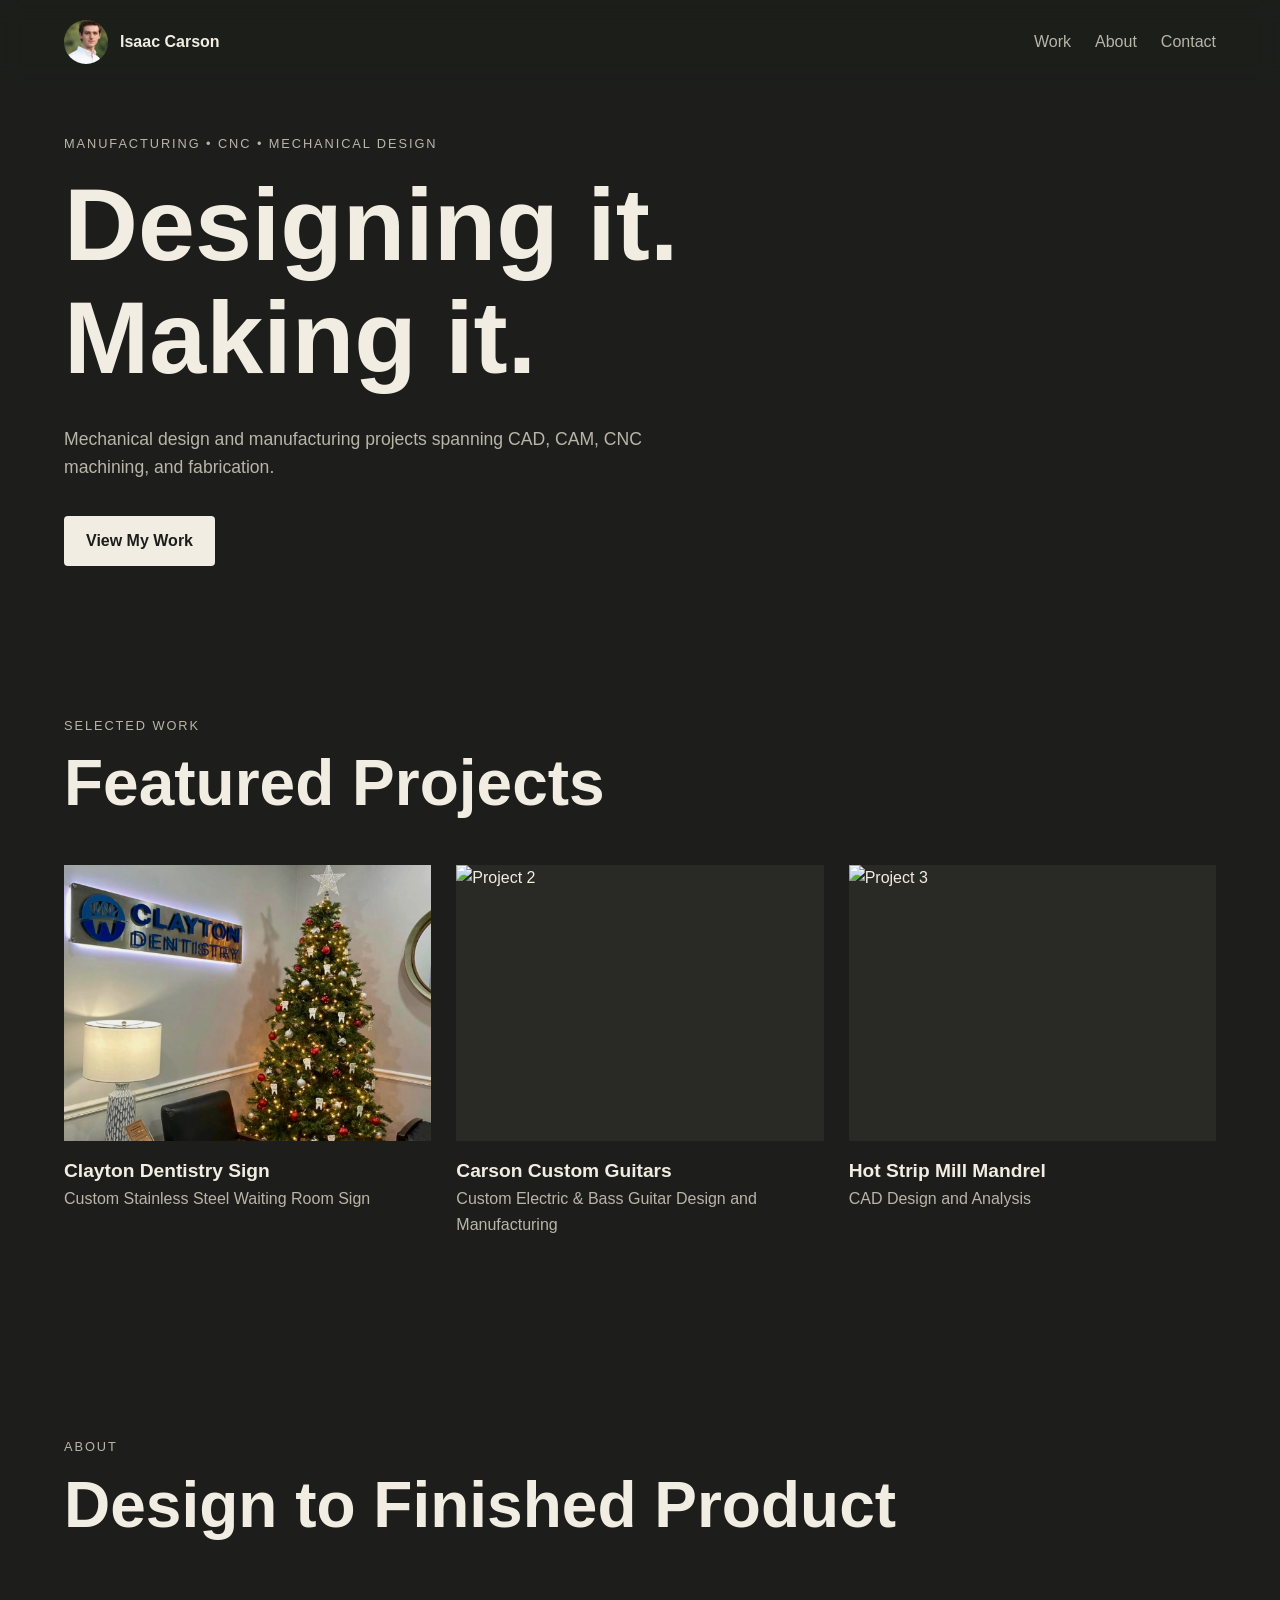
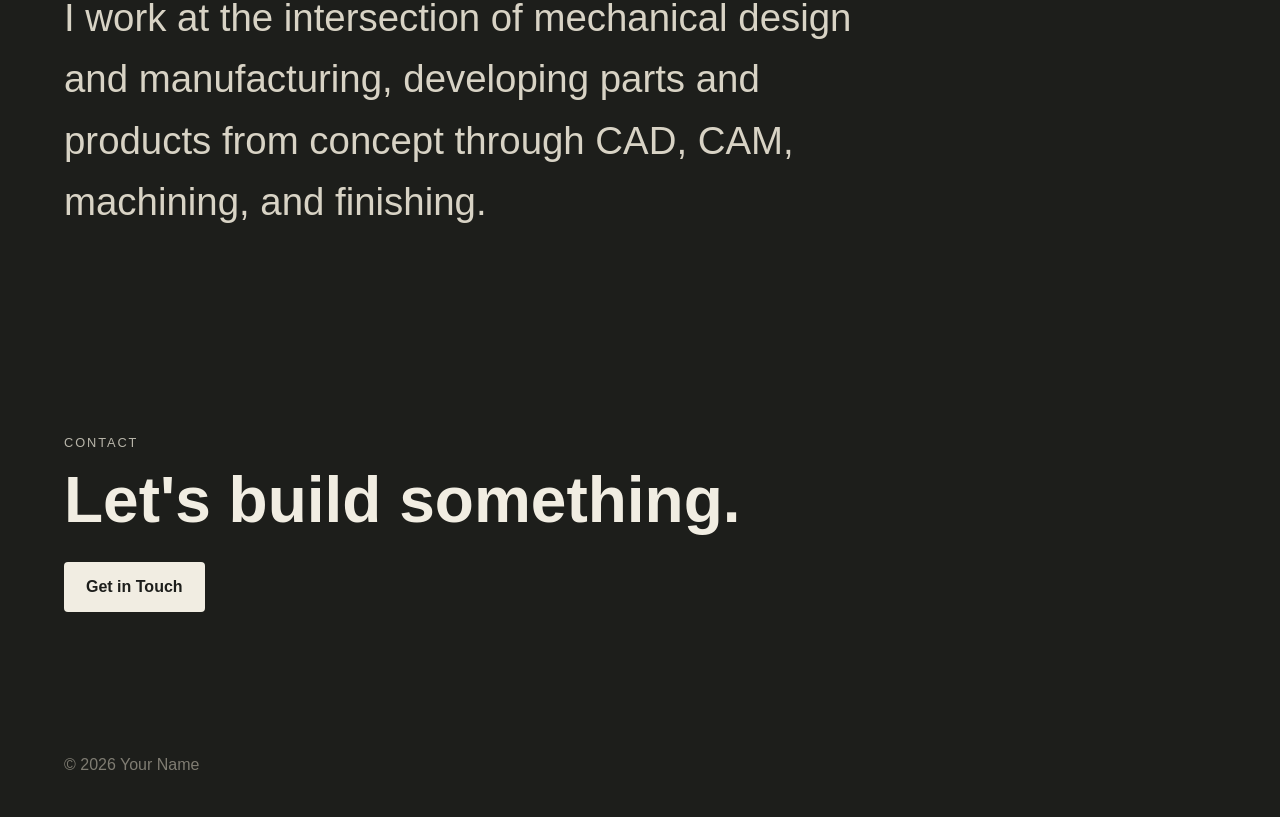
==== commit 3abc77cb: "Update project link and image for dentist sign" ====
--- a/index.html
+++ b/index.html
@@ -83,10 +83,10 @@
 
             <div class="project-grid">
 
-                <a href="projects/project-1.html" class="project-card">
+                <a href="projects/dentist-sign.html" class="project-card">
 
                     <div class="project-image">
-                        <img src="images/project-1.jpg" alt="Project 1">
+                        <img src="images/dentist-sign/dentist-cover.jpeg" alt="Clayton Dentistry Sign">
                     </div>
 
                     <div class="project-info">
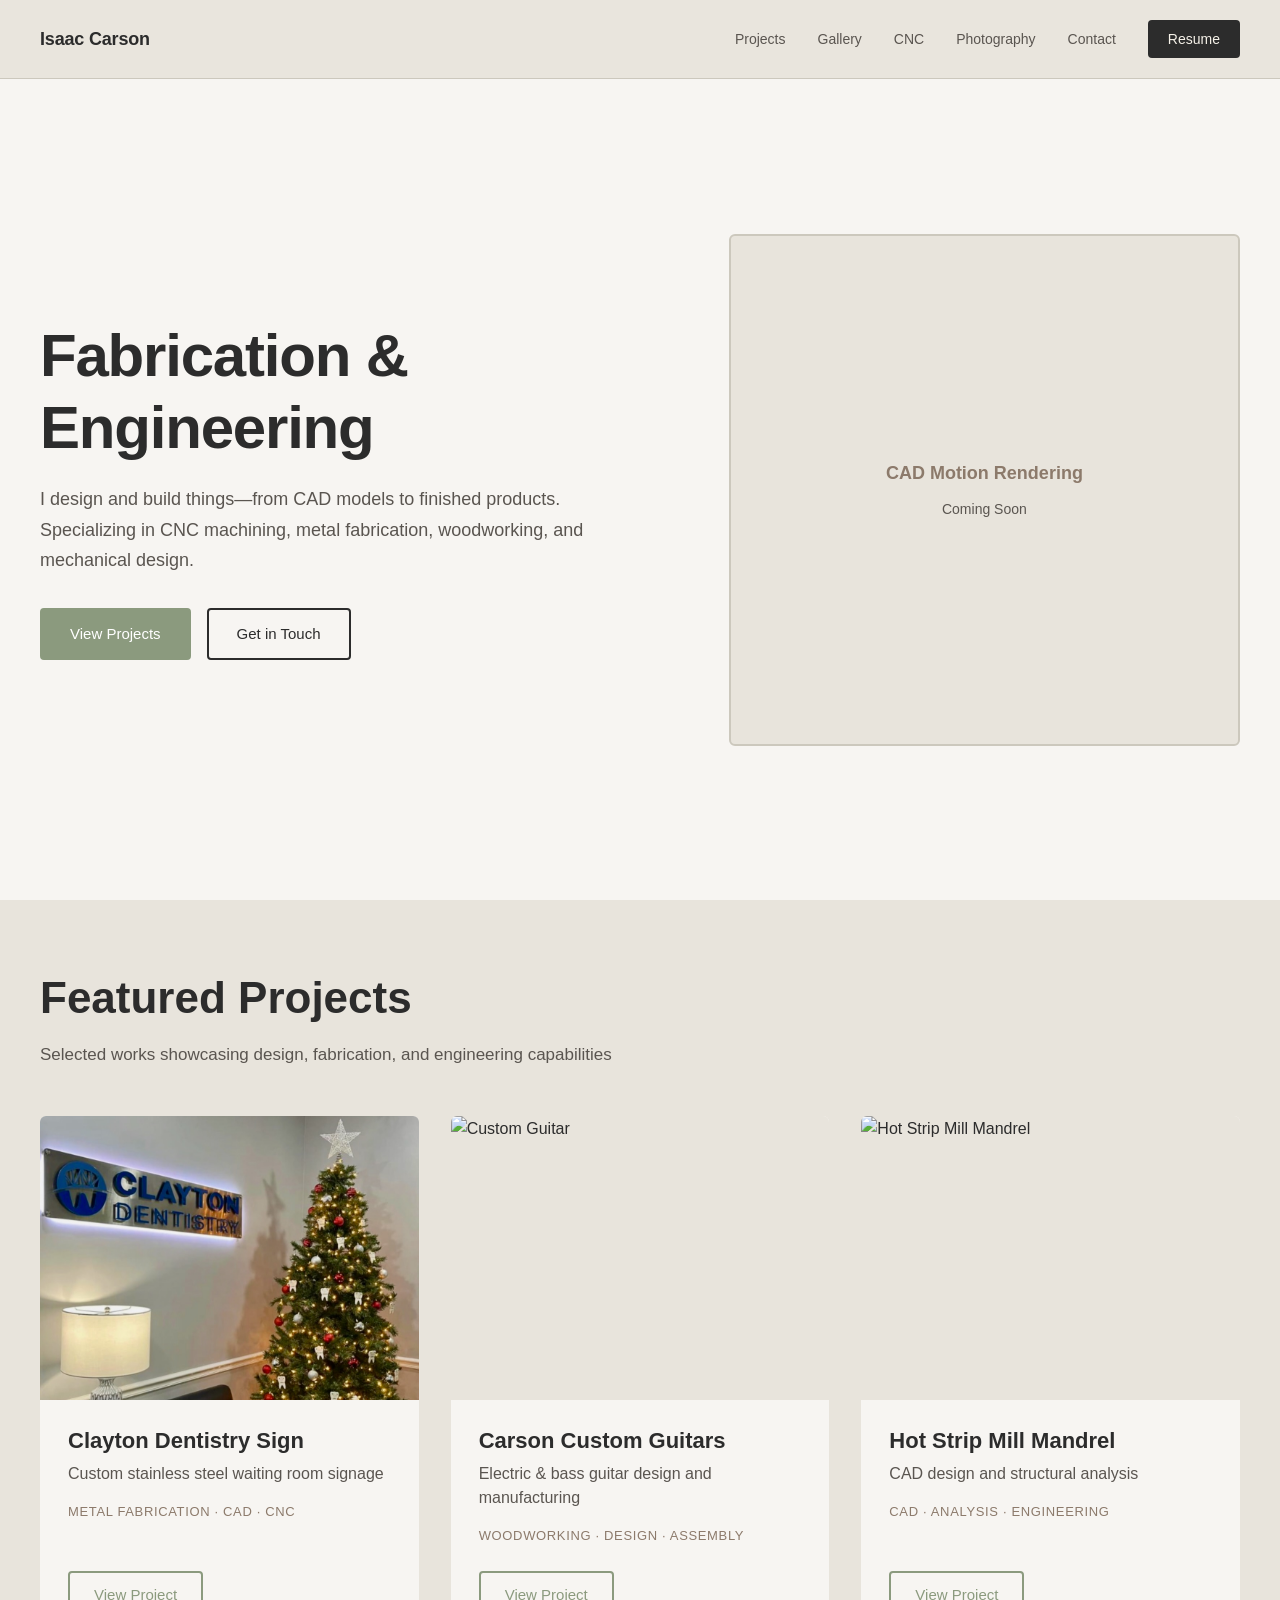
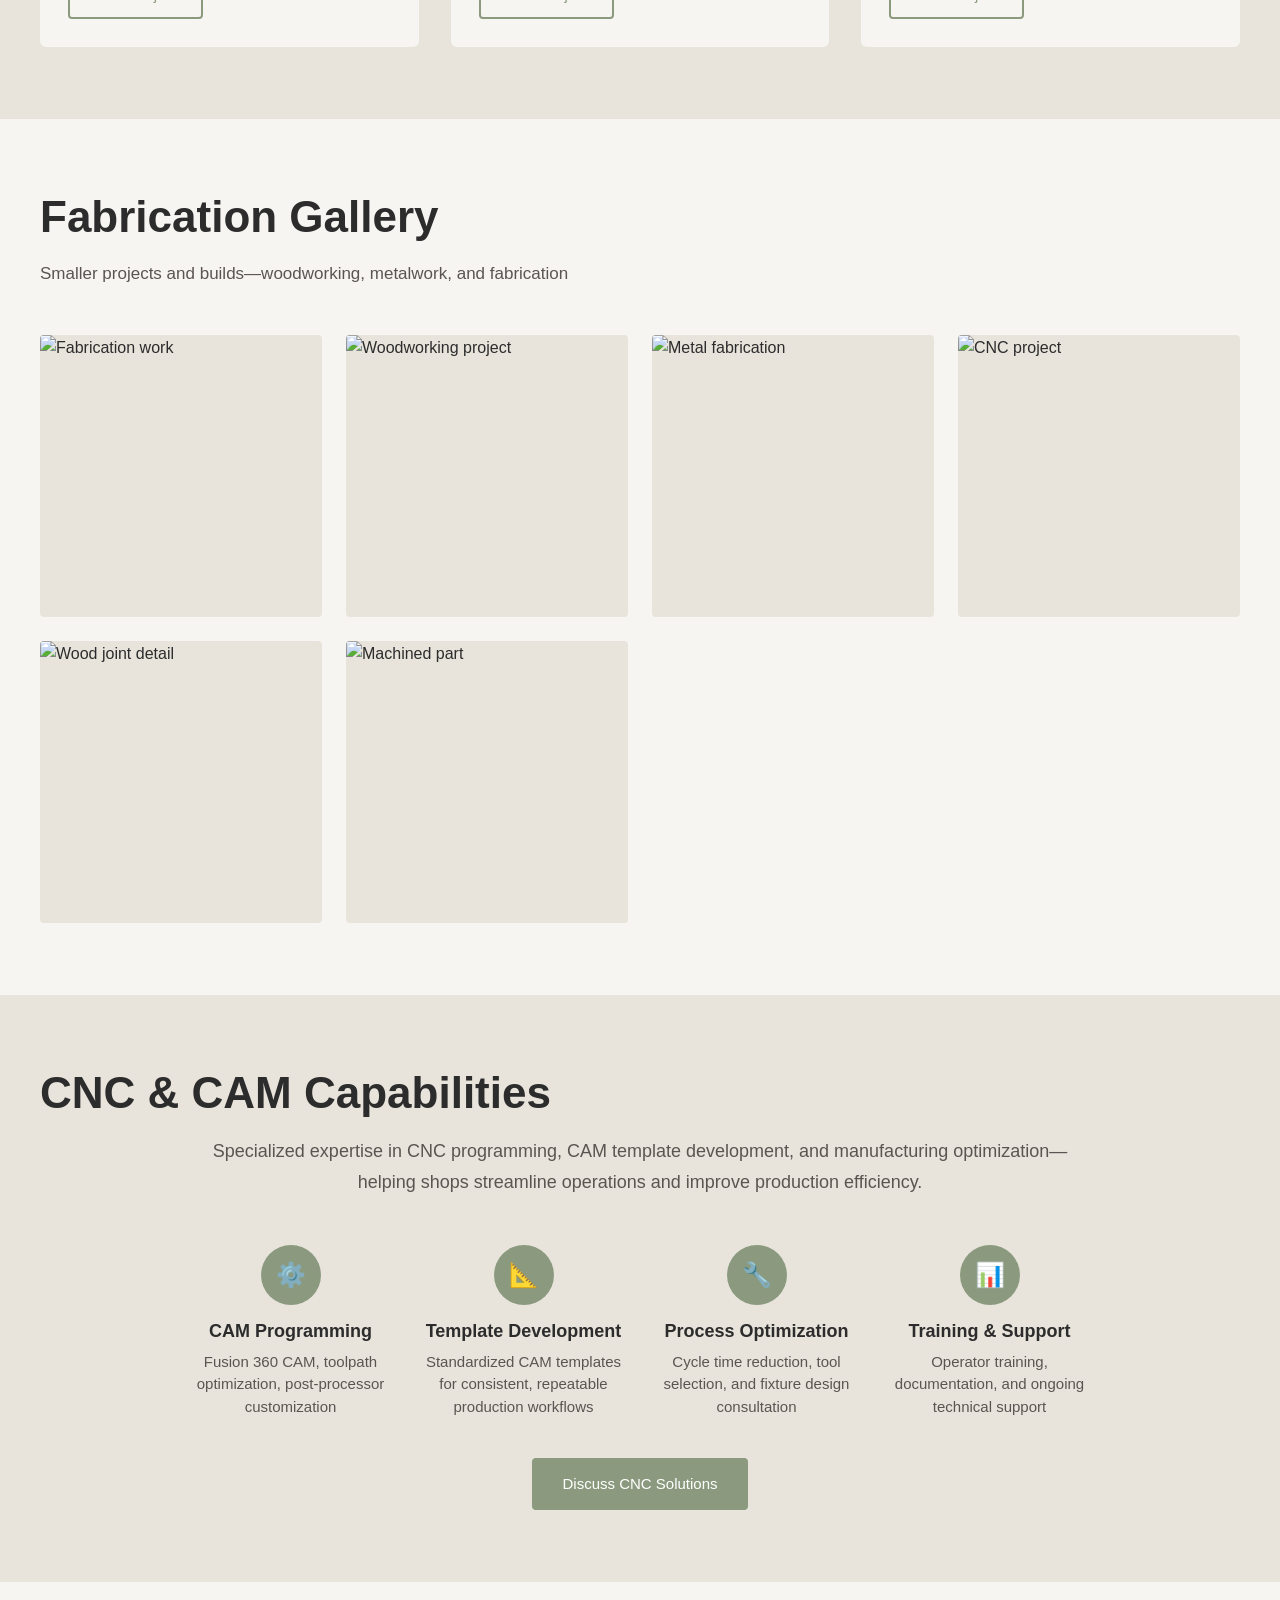
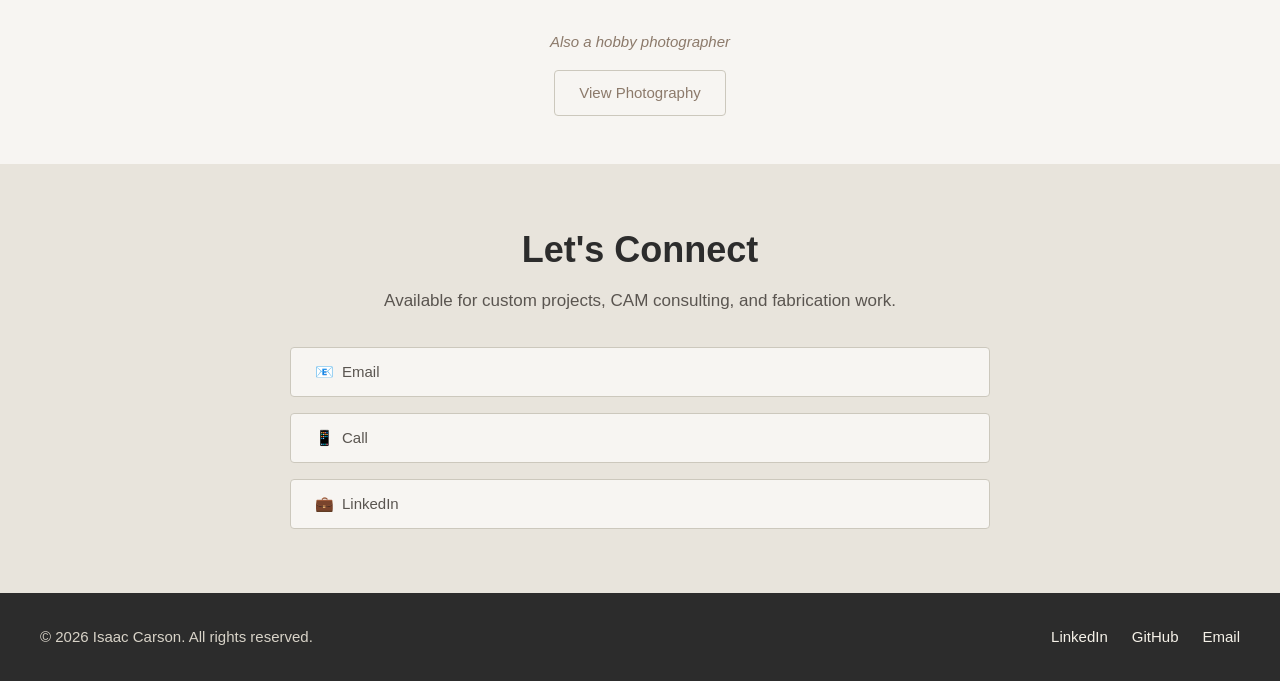
==== commit 17cef182: "Redesign portfolio with visual-first mobile approach - Implement visual-first project pages with lar" ====
--- a/index.html
+++ b/index.html
@@ -1,176 +1,234 @@
 <!DOCTYPE html>
 <html lang="en">
-
 <head>
     <meta charset="UTF-8">
-
     <meta name="viewport" content="width=device-width, initial-scale=1.0">
-
-    <title>Isaac Carson | Mechanical Design & Manufacturing</title>
-
+    <meta name="description" content="Isaac Carson - Fabrication, mechanical design, CNC machining, and engineering portfolio">
+    <title>Isaac Carson | Fabrication & Engineering</title>
     <link rel="stylesheet" href="style.css">
 </head>
-
 <body>
 
-    <header class="site-header">
-
-    <a href="about.html" class="profile-link">
-
-        <div class="profile-icon">
-            <img src="images/profilepic.jpeg" alt="Profile photo">
-        </div>
-
-        <span class="logo">Isaac Carson</span>
-
-    </a>
-
-        <nav class="navigation">
-            <a href="#work">Work</a>
-            <a href="#about">About</a>
-            <a href="#contact">Contact</a>
+    <!-- Navigation -->
+    <header class="header">
+        <nav class="nav-container">
+            <a href="/" class="logo">Isaac Carson</a>
+            <div class="nav-links">
+                <a href="#projects" class="nav-link">Projects</a>
+                <a href="#gallery" class="nav-link">Gallery</a>
+                <a href="#cnc" class="nav-link">CNC</a>
+                <a href="photography.html" class="nav-link">Photography</a>
+                <a href="#contact" class="nav-link">Contact</a>
+                <a href="resume.pdf" class="nav-link nav-resume" target="_blank">Resume</a>
+            </div>
         </nav>
-
     </header>
 
-
-    <main>
-
-        <!-- HERO -->
-
-        <section class="hero">
-
+    <!-- Hero Section -->
+    <section class="hero">
+        <div class="hero-container">
             <div class="hero-content">
-
-                <p class="eyebrow">
-                    MANUFACTURING • CNC • MECHANICAL DESIGN
+                <h1 class="hero-title">Fabrication & Engineering</h1>
+                <p class="hero-subtitle">
+                    I design and build things—from CAD models to finished products. 
+                    Specializing in CNC machining, metal fabrication, woodworking, 
+                    and mechanical design.
                 </p>
-
-                <h1>
-                    Designing it.<br>
-                    Making it.
-                </h1>
-
-                <p class="hero-description">
-                    Mechanical design and manufacturing projects
-                    spanning CAD, CAM, CNC machining, and fabrication.
-                </p>
-
-                <a href="#work" class="button">
-                    View My Work
-                </a>
-
-            </div>
-
-            <div class="hero-video">
-                <video autoplay muted loop playsinline>
-                    <source src="videos/hero-video.mp4" type="video/mp4">
-                </video>
-            </div>
-
-        </section>
-
-
-        <!-- FEATURED WORK -->
-
-        <section id="work" class="work-section">
-
-            <div class="section-heading">
-                <p class="eyebrow">SELECTED WORK</p>
-                <h2>Featured Projects</h2>
-            </div>
-
-
-            <div class="project-grid">
-
-                <a href="projects/dentist-sign.html" class="project-card">
-
+                <div class="hero-actions">
+                    <a href="#projects" class="btn btn-primary">View Projects</a>
+                    <a href="#contact" class="btn btn-secondary">Get in Touch</a>
+                </div>
+            </div>
+            <div class="hero-media">
+                <div class="cad-render-container">
+                    <!-- Placeholder for CAD motion rendering -->
+                    <div class="render-placeholder">
+                        <p>CAD Motion Rendering</p>
+                        <span>Coming Soon</span>
+                    </div>
+                </div>
+            </div>
+        </div>
+    </section>
+
+    <!-- Featured Projects -->
+    <section id="projects" class="featured-projects">
+        <div class="section-container">
+            <h2 class="section-title">Featured Projects</h2>
+            <p class="section-intro">Selected works showcasing design, fabrication, and engineering capabilities</p>
+            
+            <div class="projects-grid">
+                
+                <!-- Project 1 -->
+                <article class="project-card">
                     <div class="project-image">
                         <img src="images/dentist-sign/dentist-cover.jpeg" alt="Clayton Dentistry Sign">
                     </div>
-
-                    <div class="project-info">
-                        <h3>Clayton Dentistry Sign</h3>
-                        <p>Custom Stainless Steel Waiting Room Sign</p>
-                    </div>
-
+                    <div class="project-details">
+                        <h3 class="project-title">Clayton Dentistry Sign</h3>
+                        <p class="project-description">Custom stainless steel waiting room signage</p>
+                        <span class="project-tags">Metal Fabrication · CAD · CNC</span>
+                        <a href="projects/dentist-sign.html" class="project-btn">View Project</a>
+                    </div>
+                </article>
+
+                <!-- Project 2 -->
+                <article class="project-card">
+                    <div class="project-image">
+                        <img src="images/project-2.jpg" alt="Custom Guitar">
+                    </div>
+                    <div class="project-details">
+                        <h3 class="project-title">Carson Custom Guitars</h3>
+                        <p class="project-description">Electric & bass guitar design and manufacturing</p>
+                        <span class="project-tags">Woodworking · Design · Assembly</span>
+                        <a href="projects/guitar.html" class="project-btn">View Project</a>
+                    </div>
+                </article>
+
+                <!-- Project 3 -->
+                <article class="project-card">
+                    <div class="project-image">
+                        <img src="images/project-3.jpg" alt="Hot Strip Mill Mandrel">
+                    </div>
+                    <div class="project-details">
+                        <h3 class="project-title">Hot Strip Mill Mandrel</h3>
+                        <p class="project-description">CAD design and structural analysis</p>
+                        <span class="project-tags">CAD · Analysis · Engineering</span>
+                        <a href="projects/mandrel.html" class="project-btn">View Project</a>
+                    </div>
+                </article>
+
+            </div>
+        </div>
+    </section>
+
+    <!-- Fabrication Gallery -->
+    <section id="gallery" class="gallery-section">
+        <div class="section-container">
+            <h2 class="section-title">Fabrication Gallery</h2>
+            <p class="section-intro">Smaller projects and builds—woodworking, metalwork, and fabrication</p>
+            
+            <div class="gallery-grid">
+                <div class="gallery-item">
+                    <img src="images/gallery/item1.jpg" alt="Fabrication work">
+                    <div class="gallery-overlay">
+                        <span>Custom Bracket</span>
+                    </div>
+                </div>
+                <div class="gallery-item">
+                    <img src="images/gallery/item2.jpg" alt="Woodworking project">
+                    <div class="gallery-overlay">
+                        <span>Walnut Side Table</span>
+                    </div>
+                </div>
+                <div class="gallery-item">
+                    <img src="images/gallery/item3.jpg" alt="Metal fabrication">
+                    <div class="gallery-overlay">
+                        <span>Steel Frame</span>
+                    </div>
+                </div>
+                <div class="gallery-item">
+                    <img src="images/gallery/item4.jpg" alt="CNC project">
+                    <div class="gallery-overlay">
+                        <span>Milled Component</span>
+                    </div>
+                </div>
+                <div class="gallery-item">
+                    <img src="images/gallery/item5.jpg" alt="Wood joint detail">
+                    <div class="gallery-overlay">
+                        <span>Joinery Detail</span>
+                    </div>
+                </div>
+                <div class="gallery-item">
+                    <img src="images/gallery/item6.jpg" alt="Machined part">
+                    <div class="gallery-overlay">
+                        <span>Precision Part</span>
+                    </div>
+                </div>
+            </div>
+        </div>
+    </section>
+
+    <!-- CNC Capabilities Section -->
+    <section id="cnc" class="cnc-section">
+        <div class="section-container">
+            <h2 class="section-title">CNC & CAM Capabilities</h2>
+            <div class="cnc-content">
+                <p class="cnc-intro">
+                    Specialized expertise in CNC programming, CAM template development, and manufacturing optimization—
+                    helping shops streamline operations and improve production efficiency.
+                </p>
+
+                <div class="capabilities-grid">
+                    <div class="capability-item">
+                        <div class="capability-icon">⚙️</div>
+                        <h3>CAM Programming</h3>
+                        <p>Fusion 360 CAM, toolpath optimization, post-processor customization</p>
+                    </div>
+                    <div class="capability-item">
+                        <div class="capability-icon">📐</div>
+                        <h3>Template Development</h3>
+                        <p>Standardized CAM templates for consistent, repeatable production workflows</p>
+                    </div>
+                    <div class="capability-item">
+                        <div class="capability-icon">🔧</div>
+                        <h3>Process Optimization</h3>
+                        <p>Cycle time reduction, tool selection, and fixture design consultation</p>
+                    </div>
+                    <div class="capability-item">
+                        <div class="capability-icon">📊</div>
+                        <h3>Training & Support</h3>
+                        <p>Operator training, documentation, and ongoing technical support</p>
+                    </div>
+                </div>
+
+                <a href="#contact" class="btn btn-primary">Discuss CNC Solutions</a>
+            </div>
+        </div>
+    </section>
+
+    <!-- Photography Easter Egg -->
+    <section class="photography-easter-egg">
+        <div class="easter-egg-container">
+            <p class="easter-egg-hint">Also a hobby photographer</p>
+            <a href="photography.html" class="easter-egg-link">View Photography</a>
+        </div>
+    </section>
+
+    <!-- Contact Section -->
+    <section id="contact" class="contact-section">
+        <div class="contact-subtle">
+            <h2>Let's Connect</h2>
+            <p>Available for custom projects, CAM consulting, and fabrication work.</p>
+            <div class="contact-methods">
+                <a href="mailto:isaac@example.com" class="contact-method">
+                    <span>📧</span>
+                    <span>Email</span>
                 </a>
-
-
-                <a href="projects/project-2.html" class="project-card">
-
-                    <div class="project-image">
-                        <img src="images/project-2.jpg" alt="Project 2">
-                    </div>
-
-                    <div class="project-info">
-                        <h3>Carson Custom Guitars</h3>
-                        <p>Custom Electric & Bass Guitar Design and Manufacturing</p>
-                    </div>
-
+                <a href="tel:+1234567890" class="contact-method">
+                    <span>📱</span>
+                    <span>Call</span>
                 </a>
-
-
-                <a href="projects/project-3.html" class="project-card">
-
-                    <div class="project-image">
-                        <img src="images/project-3.jpg" alt="Project 3">
-                    </div>
-
-                    <div class="project-info">
-                        <h3>Hot Strip Mill Mandrel</h3>
-                        <p>CAD Design and Analysis</p>
-                    </div>
-
+                <a href="https://linkedin.com/in/yourprofile" target="_blank" class="contact-method">
+                    <span>💼</span>
+                    <span>LinkedIn</span>
                 </a>
-
-            </div>
-
-        </section>
-
-
-        <!-- ABOUT -->
-
-        <section id="about" class="about-section">
-
-            <div class="section-heading">
-                <p class="eyebrow">ABOUT</p>
-                <h2>Design to Finished Product</h2>
-            </div>
-
-            <p class="about-text">
-                I work at the intersection of mechanical design and
-                manufacturing, developing parts and products from
-                concept through CAD, CAM, machining, and finishing.
-            </p>
-
-        </section>
-
-
-        <!-- CONTACT -->
-
-        <section id="contact" class="contact-section">
-
-            <p class="eyebrow">CONTACT</p>
-
-            <h2>Let's build something.</h2>
-
-            <a href="mailto:your@email.com" class="button">
-                Get in Touch
-            </a>
-
-        </section>
-
-    </main>
-
-
-    <footer>
-        <p>© 2026 Your Name</p>
+            </div>
+        </div>
+    </section>
+
+    <!-- Footer -->
+    <footer class="footer">
+        <div class="footer-container">
+            <p>&copy; 2026 Isaac Carson. All rights reserved.</p>
+            <div class="footer-links">
+                <a href="https://linkedin.com/in/yourprofile" target="_blank">LinkedIn</a>
+                <a href="https://github.com/yourprofile" target="_blank">GitHub</a>
+                <a href="mailto:isaac@example.com">Email</a>
+            </div>
+        </div>
     </footer>
 
-
     <script src="script.js"></script>
-
 </body>
-
 </html>
--- a/style.css
+++ b/style.css
@@ -1,11 +1,23 @@
-/* ------------------------------
-   BASIC RESET
---------------------------------*/
-
+/* ===============================================
+   COLOR PALETTE - UPDATED (Softer on Eyes)
+   ===============================================
+   
+   Primary Background: #E8E4DC (Softer Warm Cream)
+   Secondary Background: #F7F5F2 (Off-White)
+   Accent Sage: #8B9A7E (Muted Sage Green)
+   Dark Primary: #2C2C2C (Charcoal)
+   Dark Secondary: #5A5550 (Warm Brown-Gray)
+   Accent Brown: #8C7A6B (Earth Brown)
+   Light Sage: #B8C4AE (Soft Sage)
+   Border: #CCC8BD (Darker Subtle Border)
+   
+================================================= */
+
+/* Reset & Base */
 * {
-    box-sizing: border-box;
     margin: 0;
     padding: 0;
+    box-sizing: border-box;
 }
 
 html {
@@ -13,314 +25,1180 @@
 }
 
 body {
-    font-family: Arial, sans-serif;
-    background: #1D1E1B;
-    color: #F1EDE2;
+    font-family: -apple-system, BlinkMacSystemFont, 'Segoe UI', 'Helvetica Neue', Arial, sans-serif;
+    font-size: 16px;
     line-height: 1.6;
-}
-
-
-/* ------------------------------
-   HEADER
---------------------------------*/
-
-.site-header {
+    color: #2C2C2C;
+    background-color: #E8E4DC;
+    -webkit-font-smoothing: antialiased;
+    -moz-osx-font-smoothing: grayscale;
+}
+
+/* Typography */
+h1, h2, h3, h4, h5, h6 {
+    font-weight: 600;
+    line-height: 1.2;
+    color: #2C2C2C;
+}
+
+a {
+    text-decoration: none;
+    color: inherit;
+    transition: all 0.25s ease;
+}
+
+img {
+    max-width: 100%;
+    height: auto;
+    display: block;
+}
+
+
+/* ===============================================
+   HEADER & NAVIGATION
+================================================= */
+
+.header {
+    position: fixed;
+    top: 0;
+    left: 0;
+    right: 0;
+    background: rgba(232, 228, 220, 0.95);
+    backdrop-filter: blur(10px);
+    border-bottom: 1px solid #CCC8BD;
+    z-index: 1000;
+}
+
+.nav-container {
+    max-width: 1400px;
+    margin: 0 auto;
+    padding: 1.25rem 2.5rem;
     display: flex;
     justify-content: space-between;
     align-items: center;
-
-    padding: 20px 5%;
-
-    position: sticky;
-    top: 0;
-
-    background: rgba(29, 30, 27, 0.9);
-    backdrop-filter: blur(10px);
-
-    z-index: 100;
 }
 
 .logo {
-    color: #F1EDE2;
-    text-decoration: none;
-    font-weight: bold;
-}
-
-.navigation {
+    font-size: 1.125rem;
+    font-weight: 600;
+    color: #2C2C2C;
+    letter-spacing: -0.01em;
+}
+
+.logo:hover {
+    color: #8B9A7E;
+}
+
+.nav-links {
     display: flex;
-    gap: 24px;
-}
-
-.navigation a {
-    color: #B8B5A9;
-    text-decoration: none;
-}
-
-.navigation a:hover {
-    color: #F1EDE2;
-}
-
-
-/* ------------------------------
-   HERO
---------------------------------*/
+    gap: 2rem;
+    align-items: center;
+}
+
+.nav-link {
+    font-size: 0.9375rem;
+    color: #5A5550;
+    font-weight: 500;
+    position: relative;
+}
+
+.nav-link:hover {
+    color: #2C2C2C;
+}
+
+.nav-link::after {
+    content: '';
+    position: absolute;
+    bottom: -4px;
+    left: 0;
+    width: 0;
+    height: 2px;
+    background: #8B9A7E;
+    transition: width 0.25s ease;
+}
+
+.nav-link:hover::after {
+    width: 100%;
+}
+
+.nav-resume {
+    padding: 0.5rem 1.25rem;
+    background: #2C2C2C;
+    color: #F5F1E8;
+    border-radius: 4px;
+}
+
+.nav-resume:hover {
+    background: #8B9A7E;
+    color: #FFFFFF;
+}
+
+.nav-resume::after {
+    display: none;
+}
+
+
+/* ===============================================
+   HERO SECTION
+================================================= */
 
 .hero {
-    min-height: 50vh;
-
+    padding-top: 5rem;
+    background: #F7F5F2;
+}
+
+.hero-container {
+    max-width: 1400px;
+    margin: 0 auto;
+    padding: 5rem 2.5rem;
     display: grid;
-    grid-template-columns: 1.2fr 0.8fr;
+    grid-template-columns: 1.1fr 0.9fr;
+    gap: 4rem;
     align-items: center;
-    gap: 60px;
-
-    padding: 50px 5%;
+    min-height: calc(100vh - 5rem);
 }
 
 .hero-content {
-    max-width: 800px;
-    min-width: 0;
-}
-
-.eyebrow {
-    font-size: 0.8rem;
-    letter-spacing: 0.15em;
-    color: #B8B5A9;
-    margin-bottom: 15px;
-}
-
-h1 {
-    font-size: clamp(3rem, 8vw, 7rem);
-    line-height: 1.1;
-    margin-bottom: 30px;
-}
-
-.hero-description {
     max-width: 600px;
-    color: #B8B5A9;
-    font-size: 1.1rem;
-    margin-bottom: 35px;
-}
-
-
-/* ------------------------------
-   HERO VIDEO
---------------------------------*/
-
-.hero-video {
+}
+
+.hero-title {
+    font-size: clamp(2.5rem, 5vw, 3.75rem);
+    font-weight: 600;
+    margin-bottom: 1.25rem;
+    color: #2C2C2C;
+    letter-spacing: -0.02em;
+}
+
+.hero-subtitle {
+    font-size: 1.125rem;
+    line-height: 1.7;
+    color: #5A5550;
+    margin-bottom: 2rem;
+}
+
+.hero-actions {
+    display: flex;
+    gap: 1rem;
+    flex-wrap: wrap;
+}
+
+.hero-media {
+    display: flex;
+    align-items: center;
+    justify-content: center;
+}
+
+.cad-render-container {
     width: 100%;
-    min-width: 0;
+    aspect-ratio: 1 / 1;
+    background: #E8E4DC;
+    border: 2px solid #CCC8BD;
+    border-radius: 6px;
+    display: flex;
+    align-items: center;
+    justify-content: center;
+    position: relative;
     overflow: hidden;
 }
 
-.hero-video video {
+.render-placeholder {
+    text-align: center;
+    color: #8C7A6B;
+}
+
+.render-placeholder p {
+    font-size: 1.125rem;
+    font-weight: 600;
+    margin-bottom: 0.5rem;
+}
+
+.render-placeholder span {
+    font-size: 0.875rem;
+    color: #5A5550;
+}
+
+
+/* ===============================================
+   BUTTONS
+================================================= */
+
+.btn {
+    display: inline-block;
+    padding: 0.75rem 1.75rem;
+    font-size: 0.9375rem;
+    font-weight: 500;
+    border-radius: 4px;
+    cursor: pointer;
+    border: 2px solid transparent;
+    transition: all 0.25s ease;
+}
+
+.btn-primary {
+    background: #8B9A7E;
+    color: #FFFFFF;
+    border-color: #8B9A7E;
+}
+
+.btn-primary:hover {
+    background: #7A8A6D;
+    border-color: #7A8A6D;
+}
+
+.btn-secondary {
+    background: transparent;
+    color: #2C2C2C;
+    border-color: #2C2C2C;
+}
+
+.btn-secondary:hover {
+    background: #2C2C2C;
+    color: #F5F1E8;
+}
+
+
+/* ===============================================
+   SECTIONS
+================================================= */
+
+.section-container {
+    max-width: 1400px;
+    margin: 0 auto;
+    padding: 4.5rem 2.5rem;
+}
+
+.section-container-narrow {
+    max-width: 900px;
+    margin: 0 auto;
+    padding: 4.5rem 2.5rem;
+}
+
+.section-title {
+    font-size: clamp(2rem, 4vw, 2.75rem);
+    margin-bottom: 1rem;
+    color: #2C2C2C;
+    font-weight: 600;
+}
+
+.section-intro {
+    font-size: 1.0625rem;
+    color: #5A5550;
+    margin-bottom: 3rem;
+    max-width: 700px;
+}
+
+
+/* ===============================================
+   FEATURED PROJECTS
+================================================= */
+
+.featured-projects {
+    background: #E8E4DC;
+}
+
+.projects-grid {
+    display: grid;
+    grid-template-columns: repeat(auto-fit, minmax(340px, 1fr));
+    gap: 2rem;
+}
+
+.project-card {
+    background: #F7F5F2;
+    border-radius: 6px;
+    overflow: hidden;
+    transition: transform 0.3s ease, box-shadow 0.3s ease;
+    display: flex;
+    flex-direction: column;
+}
+
+.project-card:hover {
+    transform: translateY(-4px);
+    box-shadow: 0 8px 24px rgba(44, 44, 44, 0.12);
+}
+
+.project-image {
     width: 100%;
-    height: auto;
-    display: block;
-}
-
-
-/* ------------------------------
-   BUTTON
---------------------------------*/
-
-.button {
-    display: inline-block;
-
-    padding: 12px 22px;
-
-    background: #F1EDE2;
-    color: #1D1E1B;
-
-    text-decoration: none;
-
-    font-weight: bold;
-
-    border-radius: 4px;
-}
-
-.button:hover {
-    opacity: 0.8;
-}
-
-
-/* ------------------------------
-   SECTIONS
---------------------------------*/
-
-.work-section,
-.about-section,
-.contact-section {
-    padding: 100px 5%;
-}
-
-.section-heading {
-    margin-bottom: 50px;
-}
-
-h2 {
-    font-size: clamp(2rem, 5vw, 4rem);
-    line-height: 1;
-}
-
-
-/* ------------------------------
-   PROJECT GRID
---------------------------------*/
-
-.project-grid {
-    display: grid;
-
-    grid-template-columns: repeat(3, 1fr);
-
-    gap: 25px;
-}
-
-.project-card {
-    color: #F1EDE2;
-    text-decoration: none;
-}
-
-.project-image {
     aspect-ratio: 4 / 3;
-
     overflow: hidden;
-
-    background: #292A25;
+    background: #E8E4DC;
 }
 
 .project-image img {
     width: 100%;
     height: 100%;
-
     object-fit: cover;
-
     transition: transform 0.4s ease;
 }
 
-.project-card:hover img {
-    transform: scale(1.04);
-}
-
-.project-info {
-    padding-top: 15px;
-}
-
-.project-info h3 {
-    font-size: 1.2rem;
-}
-
-.project-info p {
-    color: #B8B5A9;
-}
-
-
-/* ------------------------------
-   ABOUT
---------------------------------*/
-
-.about-text {
-    max-width: 800px;
-
-    font-size: clamp(1.4rem, 3vw, 2.5rem);
-
-    color: #D8D3C5;
-}
-
-
-/* ------------------------------
-   CONTACT
---------------------------------*/
-
-.contact-section h2 {
-    margin-bottom: 30px;
-}
-
-
-/* ------------------------------
-   FOOTER
---------------------------------*/
-
-footer {
-    padding: 40px 5%;
-    color: #7F7C72;
-}
-
-
-/* ------------------------------
-   PROFILE LINK
---------------------------------*/
-
-.profile-link {
+.project-card:hover .project-image img {
+    transform: scale(1.05);
+}
+
+.project-details {
+    padding: 1.75rem;
+    display: flex;
+    flex-direction: column;
+    flex: 1;
+}
+
+.project-title {
+    font-size: 1.375rem;
+    font-weight: 600;
+    margin-bottom: 0.5rem;
+    color: #2C2C2C;
+}
+
+.project-description {
+    font-size: 1rem;
+    color: #5A5550;
+    margin-bottom: 1rem;
+    line-height: 1.5;
+}
+
+.project-tags {
+    font-size: 0.8125rem;
+    color: #8C7A6B;
+    font-weight: 500;
+    text-transform: uppercase;
+    letter-spacing: 0.05em;
+    margin-bottom: 1.5rem;
+    display: block;
+}
+
+.project-btn {
+    display: inline-block;
+    padding: 0.625rem 1.5rem;
+    background: transparent;
+    color: #8B9A7E;
+    border: 2px solid #8B9A7E;
+    border-radius: 4px;
+    font-size: 0.9375rem;
+    font-weight: 500;
+    text-decoration: none;
+    transition: all 0.25s ease;
+    text-align: center;
+    align-self: flex-start;
+    margin-top: auto;
+}
+
+.project-btn:hover {
+    background: #8B9A7E;
+    color: #FFFFFF;
+}
+
+
+/* ===============================================
+   GALLERY SECTION
+================================================= */
+
+.gallery-section {
+    background: #F7F5F2;
+}
+
+.gallery-grid {
+    display: grid;
+    grid-template-columns: repeat(auto-fit, minmax(280px, 1fr));
+    gap: 1.5rem;
+}
+
+.gallery-item {
+    position: relative;
+    aspect-ratio: 1 / 1;
+    overflow: hidden;
+    border-radius: 4px;
+    cursor: pointer;
+    background: #E8E4DC;
+}
+
+.gallery-item img {
+    width: 100%;
+    height: 100%;
+    object-fit: cover;
+    transition: transform 0.4s ease;
+}
+
+.gallery-overlay {
+    position: absolute;
+    bottom: 0;
+    left: 0;
+    right: 0;
+    background: linear-gradient(to top, rgba(44, 44, 44, 0.85), transparent);
+    padding: 1.5rem 1rem 1rem;
+    transform: translateY(100%);
+    transition: transform 0.3s ease;
+}
+
+.gallery-overlay span {
+    color: #F7F5F2;
+    font-size: 0.9375rem;
+    font-weight: 500;
+}
+
+.gallery-item:hover img {
+    transform: scale(1.1);
+}
+
+.gallery-item:hover .gallery-overlay {
+    transform: translateY(0);
+}
+
+
+/* ===============================================
+   CNC CAPABILITIES SECTION
+================================================= */
+
+.cnc-section {
+    background: #E8E4DC;
+}
+
+.cnc-content {
+    max-width: 900px;
+    margin: 0 auto;
+    text-align: center;
+}
+
+.cnc-intro {
+    font-size: 1.125rem;
+    line-height: 1.7;
+    color: #5A5550;
+    margin-bottom: 3rem;
+}
+
+.capabilities-grid {
+    display: grid;
+    grid-template-columns: repeat(auto-fit, minmax(200px, 1fr));
+    gap: 2rem;
+    margin-bottom: 2.5rem;
+}
+
+.capability-item {
+    text-align: center;
+}
+
+.capability-icon {
+    width: 60px;
+    height: 60px;
+    margin: 0 auto 1rem;
+    background: #8B9A7E;
+    border-radius: 50%;
     display: flex;
     align-items: center;
-    gap: 12px;
-
-    color: #F1EDE2;
+    justify-content: center;
+    font-size: 1.5rem;
+    color: #F7F5F2;
+}
+
+.capability-item h3 {
+    font-size: 1.125rem;
+    font-weight: 600;
+    color: #2C2C2C;
+    margin-bottom: 0.5rem;
+}
+
+.capability-item p {
+    font-size: 0.9375rem;
+    color: #5A5550;
+    line-height: 1.5;
+}
+
+
+/* ===============================================
+   PHOTOGRAPHY EASTER EGG
+================================================= */
+
+.photography-easter-egg {
+    background: #F7F5F2;
+    padding: 3rem 2.5rem;
+    text-align: center;
+}
+
+.easter-egg-container {
+    max-width: 600px;
+    margin: 0 auto;
+}
+
+.easter-egg-hint {
+    font-size: 0.9375rem;
+    color: #8C7A6B;
+    margin-bottom: 1rem;
+    font-style: italic;
+}
+
+.easter-egg-link {
+    display: inline-block;
+    padding: 0.625rem 1.5rem;
+    background: transparent;
+    color: #8C7A6B;
+    border: 1px solid #CCC8BD;
+    border-radius: 4px;
+    font-size: 0.9375rem;
+    font-weight: 500;
     text-decoration: none;
-}
-
-.profile-icon {
-    width: 44px;
-    height: 44px;
-
-    border-radius: 50%;
+    transition: all 0.25s ease;
+}
+
+.easter-egg-link:hover {
+    background: #8C7A6B;
+    color: #F7F5F2;
+    border-color: #8C7A6B;
+}
+
+
+/* ===============================================
+   CONTACT SECTION - SUBTLE REDESIGN
+================================================= */
+
+.contact-section {
+    background: #E8E4DC;
+    padding: 4rem 2.5rem;
+}
+
+.contact-subtle {
+    max-width: 700px;
+    margin: 0 auto;
+    text-align: center;
+}
+
+.contact-subtle h2 {
+    font-size: clamp(1.75rem, 4vw, 2.25rem);
+    margin-bottom: 1rem;
+}
+
+.contact-subtle p {
+    font-size: 1.0625rem;
+    color: #5A5550;
+    margin-bottom: 2rem;
+}
+
+.contact-methods {
+    display: flex;
+    justify-content: center;
+    gap: 1.5rem;
+    flex-wrap: wrap;
+}
+
+.contact-method {
+    display: inline-flex;
+    align-items: center;
+    gap: 0.5rem;
+    padding: 0.75rem 1.5rem;
+    background: #F7F5F2;
+    border: 1px solid #CCC8BD;
+    border-radius: 4px;
+    color: #5A5550;
+    text-decoration: none;
+    font-size: 0.9375rem;
+    font-weight: 500;
+    transition: all 0.25s ease;
+}
+
+.contact-method:hover {
+    background: #8B9A7E;
+    color: #F7F5F2;
+    border-color: #8B9A7E;
+}
+
+
+/* ===============================================
+   PHOTOGRAPHY SECTION (Old - Remove)
+================================================= */
+
+.photography-section {
+    display: none; /* Replaced with easter egg */
+}
+
+.photography-grid {
+    display: grid;
+    grid-template-columns: repeat(auto-fit, minmax(300px, 1fr));
+    gap: 1.25rem;
+}
+
+.photo-item {
+    aspect-ratio: 3 / 2;
     overflow: hidden;
-
-    background: #292A25;
-
-    flex-shrink: 0;
-}
-
-.profile-icon img {
+    border-radius: 4px;
+    background: #E8E4DC;
+}
+
+.photo-item img {
     width: 100%;
     height: 100%;
-
     object-fit: cover;
-    object-position: 100% 0%;
-    transform: scale(1.4);
+    transition: opacity 0.3s ease;
+}
+
+.photo-item:hover img {
+    opacity: 0.9;
+}
+
+
+/* ===============================================
+   CONTACT SECTION (Old - Replaced)
+================================================= */
+
+.contact-section.old-style {
+    background: #FFFFFF;
+    display: none;
+}
+
+.contact-form {
+    margin-top: 2.5rem;
+}
+
+.form-group {
+    margin-bottom: 1.75rem;
+}
+
+.form-group label {
     display: block;
-}
-
-.profile-link:hover .profile-icon {
-    opacity: 0.6;
-}
-
-
-/* ------------------------------
-   MOBILE
---------------------------------*/
-
-@media (max-width: 700px) {
-
-    .site-header {
-        padding: 18px 5%;
-    }
-
-    .navigation {
-        gap: 12px;
-    }
-
-    .navigation a {
-        font-size: 0.85rem;
-    }
-
-    .hero {
+    font-size: 0.9375rem;
+    font-weight: 500;
+    color: #2C2C2C;
+    margin-bottom: 0.5rem;
+}
+
+.form-group input,
+.form-group textarea {
+    width: 100%;
+    padding: 0.875rem 1rem;
+    font-size: 1rem;
+    font-family: inherit;
+    color: #2C2C2C;
+    background: #E8E4DC;
+    border: 2px solid #CCC8BD;
+    border-radius: 4px;
+    transition: border-color 0.25s ease;
+}
+
+.form-group input:focus,
+.form-group textarea:focus {
+    outline: none;
+    border-color: #8B9A7E;
+}
+
+.form-group textarea {
+    resize: vertical;
+    min-height: 140px;
+}
+
+.contact-alternative {
+    margin-top: 2.5rem;
+    text-align: center;
+    padding-top: 2rem;
+    border-top: 1px solid #CCC8BD;
+}
+
+.contact-alternative p {
+    color: #5A5550;
+}
+
+.contact-alternative a {
+    color: #8B9A7E;
+    font-weight: 500;
+}
+
+.contact-alternative a:hover {
+    color: #7A8A6D;
+    text-decoration: underline;
+}
+
+
+/* ===============================================
+   FOOTER
+================================================= */
+
+.footer {
+    background: #2C2C2C;
+    color: #F5F1E8;
+}
+
+.footer-container {
+    max-width: 1400px;
+    margin: 0 auto;
+    padding: 2rem 2.5rem;
+    display: flex;
+    justify-content: space-between;
+    align-items: center;
+    flex-wrap: wrap;
+    gap: 1.5rem;
+}
+
+.footer p {
+    font-size: 0.9375rem;
+    color: #D8D3C8;
+}
+
+.footer-links {
+    display: flex;
+    gap: 1.5rem;
+}
+
+.footer-links a {
+    font-size: 0.9375rem;
+    color: #F5F1E8;
+    font-weight: 500;
+}
+
+.footer-links a:hover {
+    color: #8B9A7E;
+}
+
+
+.nav-link.active {
+    color: #2C2C2C;
+}
+
+.nav-link.active::after {
+    width: 100%;
+}
+
+
+/* ===============================================
+   ANIMATIONS
+================================================= */
+
+.fade-in {
+    opacity: 0;
+    transform: translateY(20px);
+    transition: opacity 0.6s ease, transform 0.6s ease;
+}
+
+.fade-in-visible {
+    opacity: 1;
+    transform: translateY(0);
+}
+
+body.loaded {
+    /* Prevent any flash of unstyled content */
+}
+
+body.page-loaded {
+    /* Additional class for when page fully loads */
+}
+
+
+/* ===============================================
+   PHOTOGRAPHY PAGE
+================================================= */
+
+.photography-hero {
+    padding-top: 5rem;
+    background: #F7F5F2;
+}
+
+.photography-full-gallery {
+    background: #E8E4DC;
+    padding: 4rem 2.5rem;
+}
+
+.photo-gallery-grid {
+    display: grid;
+    grid-template-columns: repeat(auto-fit, minmax(300px, 1fr));
+    gap: 1.5rem;
+}
+
+.photo-gallery-item {
+    aspect-ratio: 3 / 2;
+    overflow: hidden;
+    border-radius: 4px;
+    background: #F7F5F2;
+}
+
+.photo-gallery-item img {
+    width: 100%;
+    height: 100%;
+    object-fit: cover;
+    transition: transform 0.4s ease;
+}
+
+.photo-gallery-item:hover img {
+    transform: scale(1.05);
+}
+
+.photography-return {
+    background: #F7F5F2;
+    padding: 3.5rem 2.5rem;
+    text-align: center;
+}
+
+.photography-return p {
+    font-size: 1.125rem;
+    color: #5A5550;
+    margin-bottom: 1.5rem;
+}
+
+/* Back link for all pages */
+.back-link {
+    display: inline-flex;
+    align-items: center;
+    gap: 0.5rem;
+    font-size: 0.9375rem;
+    color: #8B9A7E;
+    text-decoration: none;
+    font-weight: 500;
+    margin-bottom: 2rem;
+    transition: color 0.25s ease;
+}
+
+.back-link:hover {
+    color: #7A8A6D;
+}
+
+
+/* ===============================================
+   ABOUT PAGE
+================================================= */
+
+.about-page {
+    padding-top: 5rem;
+    background: #F7F5F2;
+    min-height: calc(100vh - 5rem);
+}
+
+.about-content {
+    margin-top: 2rem;
+}
+
+.about-intro {
+    font-size: 1.25rem;
+    line-height: 1.7;
+    color: #2C2C2C;
+    margin-bottom: 3rem;
+    font-weight: 500;
+}
+
+.about-section-block {
+    margin-bottom: 3.5rem;
+    padding: 2rem;
+    background: #F7F5F2;
+    border-radius: 6px;
+}
+
+.about-section-block h2 {
+    font-size: 1.75rem;
+    font-weight: 600;
+    margin-bottom: 1.25rem;
+    color: #2C2C2C;
+}
+
+.about-section-block p {
+    font-size: 1.0625rem;
+    line-height: 1.7;
+    color: #5A5550;
+    margin-bottom: 1rem;
+}
+
+.skills-list {
+    display: grid;
+    grid-template-columns: repeat(auto-fit, minmax(200px, 1fr));
+    gap: 2rem;
+    margin-top: 2rem;
+}
+
+.skill-category h3 {
+    font-size: 1.125rem;
+    font-weight: 600;
+    color: #8B9A7E;
+    margin-bottom: 1rem;
+}
+
+.skill-category ul {
+    list-style: none;
+}
+
+.skill-category li {
+    font-size: 1rem;
+    color: #5A5550;
+    padding: 0.5rem 0;
+    border-bottom: 1px solid #CCC8BD;
+}
+
+.skill-category li:last-child {
+    border-bottom: none;
+}
+
+.about-cta {
+    display: flex;
+    gap: 1rem;
+    margin-top: 1.5rem;
+}
+
+
+/* ===============================================
+   RESPONSIVE - MOBILE FIRST APPROACH
+================================================= */
+
+/* Small Mobile (max 480px) */
+@media (max-width: 480px) {
+    .logo {
+        font-size: 1rem;
+    }
+
+    .nav-links {
+        gap: 0.75rem;
+    }
+
+    .nav-link {
+        font-size: 0.8125rem;
+    }
+
+    .nav-resume {
+        padding: 0.4rem 1rem;
+        font-size: 0.8125rem;
+    }
+
+    .hero-title {
+        font-size: 2rem;
+        line-height: 1.15;
+    }
+
+    .hero-subtitle {
+        font-size: 1rem;
+    }
+
+    .section-title {
+        font-size: 1.75rem;
+    }
+
+    .section-intro {
+        font-size: 1rem;
+    }
+
+    .project-title {
+        font-size: 1.25rem;
+    }
+
+    .project-description {
+        font-size: 0.9375rem;
+    }
+
+    .project-btn {
+        width: 100%;
+        padding: 0.75rem 1.5rem;
+    }
+
+    .capabilities-grid {
+        grid-template-columns: 1fr;
+        gap: 2rem;
+    }
+
+    .contact-methods {
+        flex-direction: column;
+        width: 100%;
+    }
+
+    .contact-method {
+        width: 100%;
+        justify-content: center;
+    }
+}
+
+/* Tablet (768px - 1023px) */
+@media (min-width: 768px) and (max-width: 1023px) {
+    .hero-container {
+        gap: 3.5rem;
+    }
+
+    .projects-grid {
+        grid-template-columns: repeat(2, 1fr);
+    }
+
+    .gallery-grid {
+        grid-template-columns: repeat(3, 1fr);
+    }
+
+    .photography-grid {
+        grid-template-columns: repeat(2, 1fr);
+    }
+
+    .photo-gallery-grid {
+        grid-template-columns: repeat(2, 1fr);
+    }
+
+    .capabilities-grid {
+        grid-template-columns: repeat(2, 1fr);
+    }
+}
+
+/* Standard Tablet & Up (768px+) */
+@media (min-width: 768px) {
+    .nav-container {
+        padding: 1rem 1.5rem;
+    }
+
+    .nav-links {
+        gap: 1rem;
+    }
+
+    .nav-link {
+        font-size: 0.875rem;
+    }
+
+    .hero-container {
+        grid-template-columns: 1fr;
+        gap: 3rem;
+        padding: 3rem 1.5rem;
         min-height: auto;
-        padding: 35px 5%;
-       
+    }
+
+    .hero-actions {
+        flex-direction: row;
+        width: auto;
+    }
+
+    .hero-actions .btn {
+        width: auto;
+        text-align: center;
+    }
+
+    .section-container,
+    .section-container-narrow {
+        padding: 3rem 1.5rem;
+    }
+
+    .projects-grid {
         grid-template-columns: 1fr;
+        gap: 1.5rem;
+    }
+
+    .gallery-grid {
+        grid-template-columns: repeat(auto-fit, minmax(240px, 1fr));
+        gap: 1rem;
+    }
+
+    .photography-grid {
+        grid-template-columns: 1fr;
+        gap: 1rem;
+    }
+
+    .photo-gallery-grid {
+        grid-template-columns: 1fr;
+        gap: 1rem;
+    }
+
+    .capabilities-grid {
+        grid-template-columns: 1fr;
+    }
+
+    .contact-methods {
+        flex-direction: column;
+        gap: 1rem;
+    }
+
+    .footer-container {
+        flex-direction: column;
         text-align: center;
-        justify-content: center;
-        gap: 35px;
-    }
-
-    .project-grid {
+        padding: 2rem 1.5rem;
+    }
+
+    /* About page responsive */
+    .about-intro {
+        font-size: 1.125rem;
+    }
+
+    .skills-list {
         grid-template-columns: 1fr;
-    }
-
-    .work-section,
-    .about-section,
-    .contact-section {
-        padding: 70px 5%;
-    }
-}
+        gap: 2rem;
+    }
+
+    .about-cta {
+        flex-direction: row;
+    }
+
+    .about-cta .btn {
+        width: auto;
+        text-align: center;
+    }
+}
+
+/* Desktop (1024px+) */
+@media (min-width: 1024px) {
+    .nav-container {
+        padding: 1.25rem 2.5rem;
+    }
+
+    .nav-links {
+        gap: 2rem;
+    }
+
+    .hero-container {
+        grid-template-columns: 1.1fr 0.9fr;
+        gap: 4rem;
+        padding: 5rem 2.5rem;
+        min-height: calc(100vh - 5rem);
+    }
+
+    .section-container,
+    .section-container-narrow {
+        padding: 4.5rem 2.5rem;
+    }
+
+    .projects-grid {
+        grid-template-columns: repeat(3, 1fr);
+        gap: 2rem;
+    }
+
+    .gallery-grid {
+        grid-template-columns: repeat(auto-fit, minmax(280px, 1fr));
+        gap: 1.5rem;
+    }
+
+    .photography-grid {
+        grid-template-columns: repeat(4, 1fr);
+        gap: 1.25rem;
+    }
+
+    .photo-gallery-grid {
+        grid-template-columns: repeat(3, 1fr);
+        gap: 1.5rem;
+    }
+
+    .capabilities-grid {
+        grid-template-columns: repeat(4, 1fr);
+    }
+
+    .footer-container {
+        flex-direction: row;
+        text-align: left;
+        padding: 2rem 2.5rem;
+    }
+
+    .skills-list {
+        grid-template-columns: repeat(3, 1fr);
+    }
+
+    .about-cta {
+        flex-direction: row;
+    }
+}
+
+/* Large Desktop (1400px+) */
+@media (min-width: 1400px) {
+    .hero-container,
+    .section-container {
+        max-width: 1600px;
+    }
+
+    .section-container-narrow {
+        max-width: 1000px;
+    }
+}
+
+/* Touch Device Optimizations */
+@media (hover: none) and (pointer: coarse) {
+    .project-card {
+        transform: none;
+    }
+
+    .project-card:active {
+        transform: scale(0.98);
+    }
+
+    .btn {
+        min-height: 44px; /* iOS touch target minimum */
+    }
+
+    .nav-link {
+        padding: 0.5rem 0;
+    }
+}
